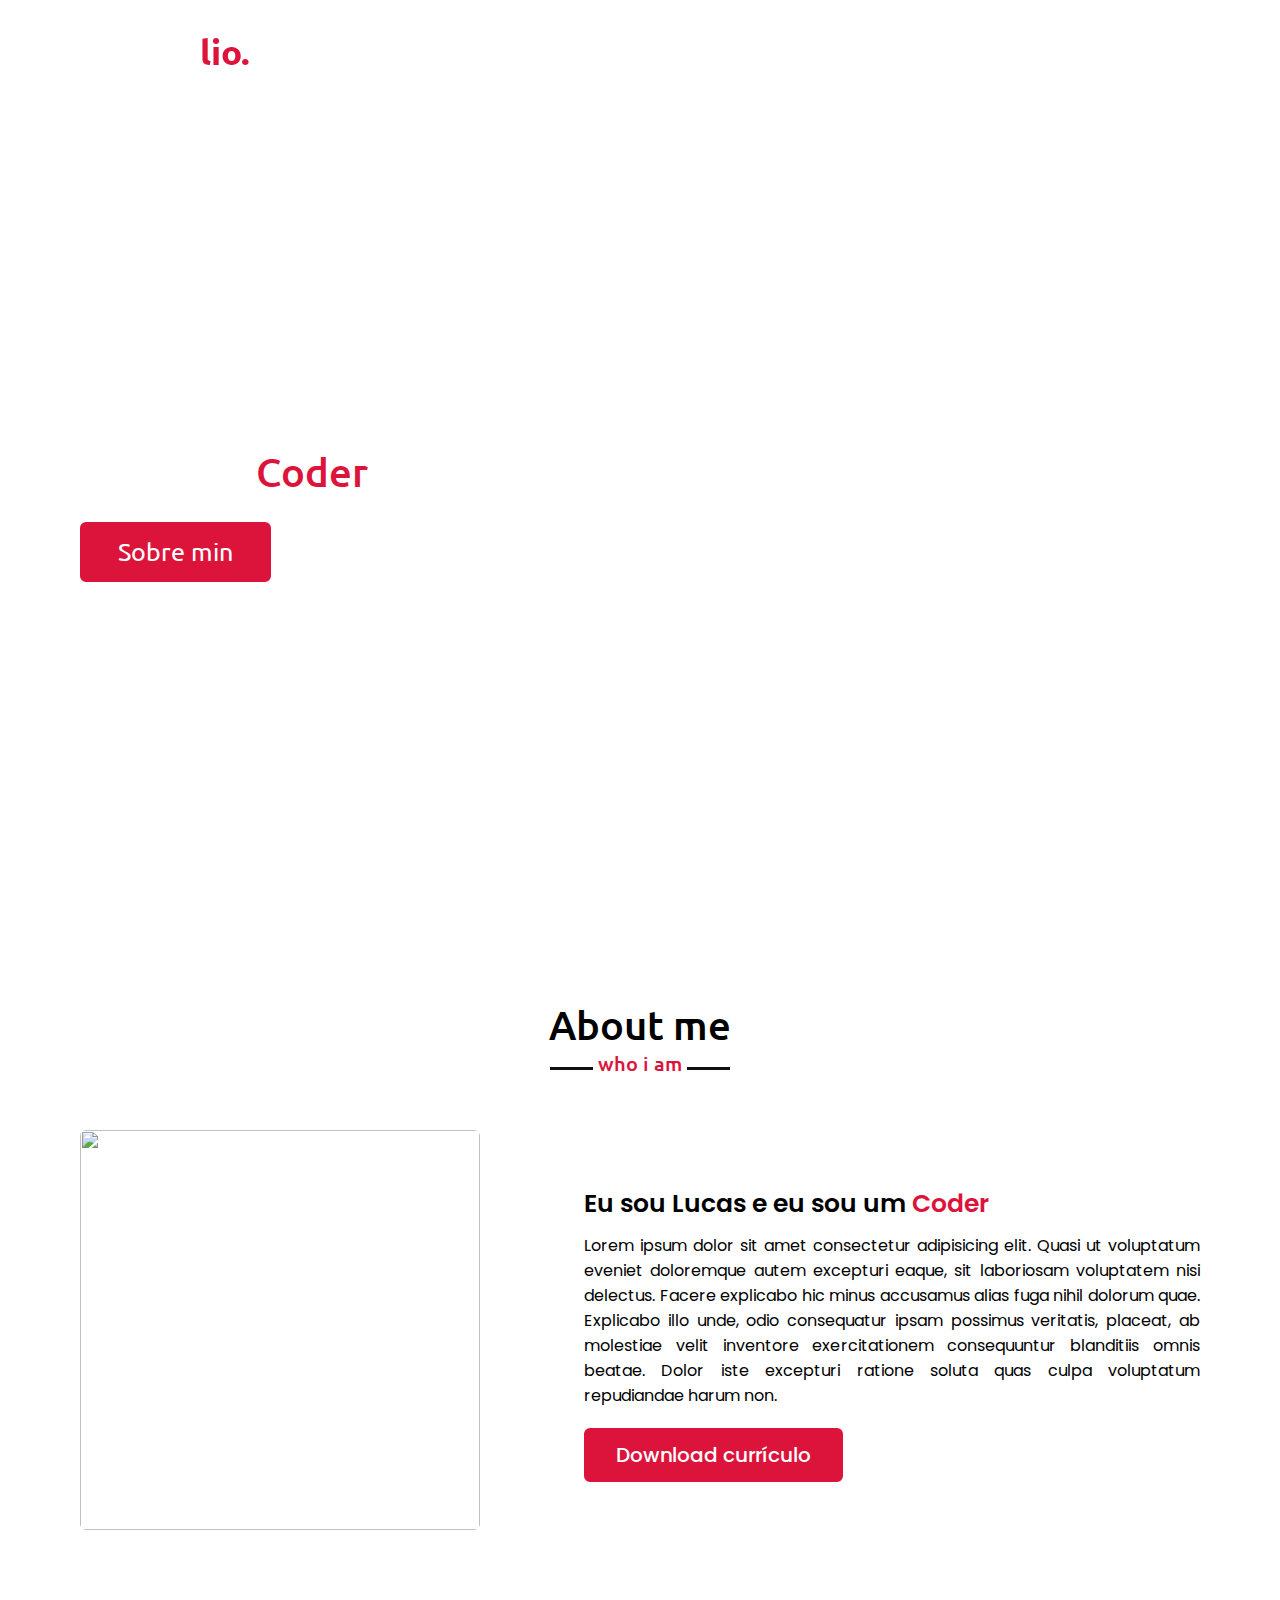
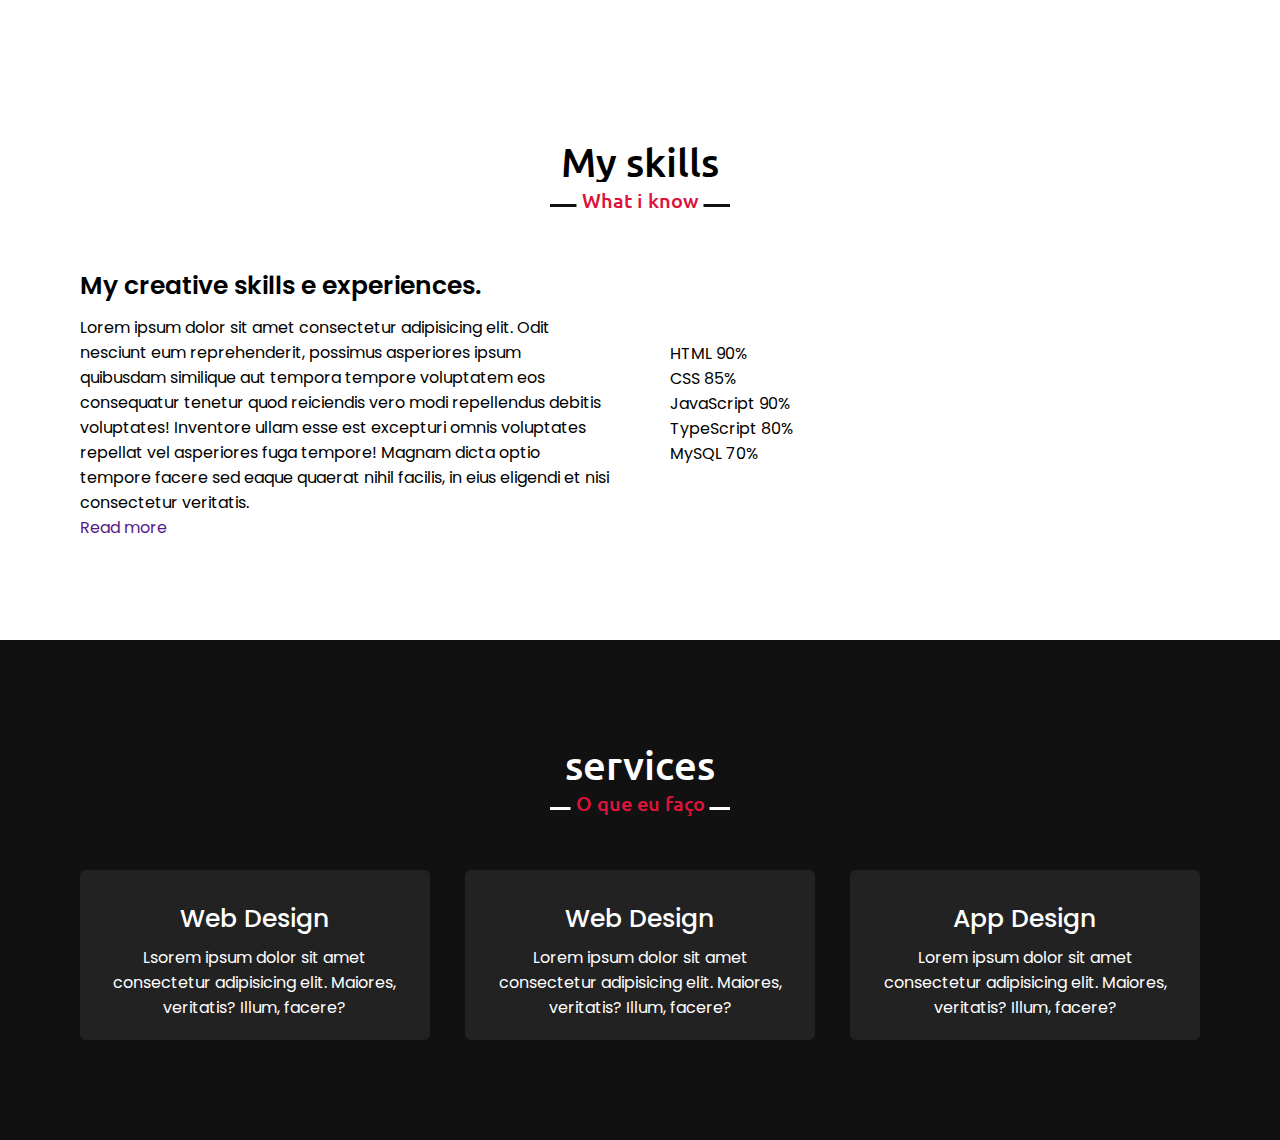
==== index.html @ 2c08d06c "services concluído e inicio de skills section" ====
<!DOCTYPE html>
<html lang="en">
<head>
  <meta charset="UTF-8">
  <meta http-equiv="X-UA-Compatible" content="IE=edge">
  <meta name="viewport" content="width=device-width, initial-scale=1.0">

  <link rel="stylesheet" href="css/style.css">

  <script src="https://kit.fontawesome.com/a076d05399.js"></script>
  <script src="https://ajax.googleapis.com/ajax/libs/jquery/3.6.0/jquery.min.js"></script>
  <title>Document</title>
</head>
<body>
  
  <nav class="navbar">
    <div class="max-width">
      <div class="logo"><a href="#"> Portifo<span>lio.</span></a></div>
      <ul class="menu">
        <li><a href="#">Home</a></li>
        <li><a href="#">Sobre</a></li>
        <li><a href="#">Formações</a></li>
        <li><a href="#">Skills</a></li>
        <li><a href="#">Projetos</a></li>
        <li><a href="#">Contatos</a></li>    
      </ul>
      <div class="menu-btn">
      <i class="fas fa-bars"></i>
      </div>
    </div>
  </nav>
  <!-- home section -->
  <section class="home" id="home">
    <div class="max-width">
      <div class="home-content">
        <div class="text-1">Hello, my name is</div>
        <div class="text-2">Lucas Gomes</div>
        <div class="text-3">And i'm a <span>Coder</span></div>
        <a href="#">Sobre min</a>
      </div>
    </div>
  </section>

  <!-- sobre section -->
  <section class="about" id="about">
    <div class="max-width">
      <h2 class="title">About me</h2>
      <div class="about-content">
        <div class="column left">
          <img src="images/profile.jpg" alt="">
        </div>
        <div class="column right">
          <div class="text">Eu sou Lucas e eu sou um <span>Coder</span></div>
          <p>Lorem ipsum dolor sit amet consectetur adipisicing elit. Quasi ut voluptatum eveniet doloremque autem excepturi eaque, sit laboriosam voluptatem nisi delectus. Facere explicabo hic minus accusamus alias fuga nihil dolorum quae. Explicabo illo unde, odio consequatur ipsam possimus veritatis, placeat, ab molestiae velit inventore exercitationem consequuntur blanditiis omnis beatae. Dolor iste excepturi ratione soluta quas culpa voluptatum repudiandae harum non.</p>
          <a href="#">Download currículo</a>
        </div>
      </div>
    </div>
  </section>
  <!-- skills section -->
  <section class="skills" id="skills">
    <div class="max-width">
      <h2 class="title">My skills</h2>
      <div class="skills-content">
        <div class="column left">
          <div class="text">My creative skills e experiences.</div>
          <p>Lorem ipsum dolor sit amet consectetur adipisicing elit. Odit nesciunt eum reprehenderit, possimus asperiores ipsum quibusdam similique aut tempora tempore voluptatem eos consequatur tenetur quod reiciendis vero modi repellendus debitis voluptates! Inventore ullam esse est excepturi omnis voluptates repellat vel asperiores fuga tempore! Magnam dicta optio tempore facere sed eaque quaerat nihil facilis, in eius eligendi et nisi consectetur veritatis.</p>
          <a href="">Read more</a>
        </div>
        <div class="column rigth">
          <div class="bars">
            <div class="info">
              <span>HTML</span>
              <span>90%</span>
            </div>
          </div>
          <div class="bars">
            <div class="info">
              <span>CSS</span>
              <span>85%</span>
            </div>
          </div>
          <div class="bars">
            <div class="info">
              <span>JavaScript</span>
              <span>90%</span>
            </div>
          </div>
          <div class="bars">
            <div class="info">
              <span>TypeScript</span>
              <span>80%</span>
            </div>
          </div>
          <div class="bars">
            <div class="info">
              <span>MySQL</span>
              <span>70%</span>
            </div>
          </div>
        </div>
      </div>
    </div>
  </section>
  
  <!-- services section -->
  <section class="services" id="services">
    <div class="max-width">
      <h2 class="title">services</h2>
      <div class="serv-content">
        <div class="card">
          <div class="box">
            <i class="fas fa-paint-brush"></i>
            <div class="text">Web Design</div>
            <p>Lsorem ipsum dolor sit amet consectetur adipisicing elit. Maiores, veritatis? Illum, facere?</p>
          </div>
        </div>
        <div class="card">
          <div class="box">
            <i class="fas fa-chart-line"></i>
            <div class="text">Web Design</div>
            <p>Lorem ipsum dolor sit amet consectetur adipisicing elit. Maiores, veritatis? Illum, facere?</p>
          </div>
        </div>
        <div class="card">
          <div class="box">
            <i class="fas fa-code"></i>
            <div class="text">App Design</div>
            <p>Lorem ipsum dolor sit amet consectetur adipisicing elit. Maiores, veritatis? Illum, facere?</p>
          </div>
      </div>
      </div>
  </section>

  <script src="script.js"></script>
</body>
</html>
---- css/style.css ----
@charset "UTF-8";
@import url("https://fonts.googleapis.com/css2?family=Poppins:wght@400;500;600;700&family=Ubuntu:wght@400;500;700&display=swap");
* {
  padding: 0;
  margin: 0;
  -webkit-box-sizing: border-box;
          box-sizing: border-box;
  text-decoration: none;
}

.max-width {
  max-width: 1300px;
  padding: 0 80px;
  margin: auto;
}

.navbar {
  position: fixed;
  width: 100%;
  padding: 30px 0;
  z-index: 999;
  font-family: 'Ubuntu', sans-serif;
  -webkit-transition: all 0.3 ease;
  transition: all 0.3 ease;
}

.navbar .max-width {
  display: -webkit-box;
  display: -ms-flexbox;
  display: flex;
  -webkit-box-align: center;
      -ms-flex-align: center;
          align-items: center;
  -webkit-box-pack: justify;
      -ms-flex-pack: justify;
          justify-content: space-between;
}

.navbar .logo a {
  color: #fff;
  font-size: 35px;
  font-weight: 600;
}

.navbar .logo a span {
  color: crimson;
  -webkit-transition: color 0.3s ease;
  transition: color 0.3s ease;
}

.navbar .menu li {
  list-style: none;
  display: inline-block;
}

.navbar .menu li a {
  color: #fff;
  font-size: 18px;
  font-weight: 500;
  margin-left: 25px;
  -webkit-transition: color 0.3s ease;
  transition: color 0.3s ease;
}

.navbar .menu li a:hover {
  color: crimson;
}

.sticky {
  padding: 15px 0;
  background: crimson;
}

.sticky .logo a span {
  color: #fff;
}

.sticky .menu li a:hover {
  color: #fff;
}

.menu-btn {
  color: #fff;
  font-size: 23px;
  cursor: pointer;
  display: none;
}

.home {
  display: -webkit-box;
  display: -ms-flexbox;
  display: flex;
  background: url("../images/banner.jpg") no-repeat center;
  height: 100vh;
  color: #fff;
  min-height: 500px;
  font-family: 'Ubuntu', sans-serif;
}

.home .max-width {
  margin: auto 0 auto 40px;
}

.home .home-content .text-1 {
  font-size: 27px;
}

.home .home-content .text-2 {
  font-size: 75px;
  font-weight: 600px;
  margin-left: 5px 0;
}

.home .home-content .text-3 {
  font-size: 40px;
  margin: 5px 0;
}

.home .home-content .text-3 span {
  color: crimson;
  font-weight: 500;
}

.home .home-content a {
  display: inline-block;
  color: #fff;
  background: crimson;
  font-size: 25px;
  padding: 12px 36px;
  margin-top: 20px;
  border-radius: 6px;
  border: 2px solid crimson;
  -webkit-transition: all 0.3 ease;
  transition: all 0.3 ease;
}

.home .home-content a:hover {
  color: crimson;
  background: none;
}

section {
  padding: 100px 0;
}

.about, .services, .skills {
  font-family: 'Poppins', sans-serif;
}

.about .about-content,
.services .serv-content,
.skills .skills-content {
  display: -webkit-box;
  display: -ms-flexbox;
  display: flex;
  -ms-flex-wrap: wrap;
      flex-wrap: wrap;
  -webkit-box-align: center;
      -ms-flex-align: center;
          align-items: center;
  -webkit-box-pack: justify;
      -ms-flex-pack: justify;
          justify-content: space-between;
}

section .title {
  position: relative;
  text-align: center;
  font-size: 40px;
  font-weight: 500;
  margin-bottom: 60px;
  padding-bottom: 20px;
  font-family: 'Ubuntu', sans-serif;
}

section .title::before {
  content: "";
  position: absolute;
  bottom: 0px;
  left: 50%;
  width: 180px;
  height: 3px;
  background: #111;
  -webkit-transform: translateX(-50%);
          transform: translateX(-50%);
}

section .title::after {
  position: absolute;
  bottom: -12px;
  left: 50%;
  font-size: 20px;
  color: crimson;
  padding: 5px;
  background: #fff;
  -webkit-transform: translateX(-50%);
          transform: translateX(-50%);
}

.about .about-content .left {
  width: 45%;
}

.about .about-content .left img {
  height: 400px;
  width: 400px;
  -o-object-fit: cover;
     object-fit: cover;
  border-radius: 6px;
}

.about .about-content .right {
  width: 55%;
}

.about .about-content .right .text {
  font-size: 25px;
  font-weight: 600;
  margin-bottom: 10px;
}

.about .about-content .right .text span {
  color: crimson;
}

.about .about-content .right p {
  text-align: justify;
}

.about .about-content .right a {
  display: inline-block;
  color: #fff;
  background: crimson;
  font-size: 20px;
  font-weight: 500;
  padding: 10px 30px;
  margin-top: 20px;
  border-radius: 6px;
  border: 2px solid crimson;
  -webkit-transition: all 0.3 ease;
  transition: all 0.3 ease;
}

.about .about-content .right a:hover {
  color: crimson;
  background: none;
}

.about .title::after {
  content: "who i am";
}

.skills .title::after {
  content: "What i know";
}

.skills .skills-content .column {
  width: calc(50% - 30px);
}

.skills .skills-content .left .text {
  font-size: 25px;
  font-weight: 600;
  margin-bottom: 10px;
}

.services {
  color: #fff;
  background: #111;
}

.services .serv-content .card {
  width: calc(33% - 20px);
  background: #222;
  text-align: center;
  border-radius: 6px;
  padding: 20px 25px;
  cursor: pointer;
  -webkit-transition: all 0.3s ease;
  transition: all 0.3s ease;
}

.services .serv-content .card .box {
  -webkit-transition: all 0.3s ease;
  transition: all 0.3s ease;
}

.services .serv-content .card i {
  font-size: 50px;
  color: crimson;
}

.services .serv-content .card .text {
  font-size: 25px;
  font-weight: 500;
  margin: 10px 0 7px 0;
}

.services .title::before {
  background: #fff;
}

.services .title::after {
  background: #111;
  content: "O que eu faço";
}

.services .serv-content .card:hover {
  background: #333;
}

.services .serv-content .card:hover .box {
  -webkit-transform: scale(1.05);
          transform: scale(1.05);
}

@media (max-width: 1300px) {
  .home .max-width {
    margin-left: 0px;
  }
}

@media (max-width: 1104px) {
  .about .about-content .left img {
    height: 350px;
    width: 350px;
  }
}

@media (max-width: 991px) {
  .max-width {
    padding: 0 50px;
  }
}

@media (max-width: 947px) {
  .menu-btn {
    display: block;
    z-index: 999;
  }
  .menu-btn i.active:before {
    content: "\f00d";
  }
  .navbar .menu {
    position: fixed;
    height: 100vh;
    width: 100%;
    left: -100%;
    top: 0;
    background: #111;
    text-align: center;
    padding-top: 80px;
    -webkit-transition: all 0.3s ease;
    transition: all 0.3s ease;
  }
  .navbar .menu li {
    display: block;
  }
  .navbar .menu li a {
    display: inline-block;
    margin: 20px 0;
    font-size: 25px;
  }
  .navbar .menu.active {
    left: 0;
  }
  .home .home-content .text-2 {
    font-size: 70px;
  }
  .home .home-content .text-3 {
    font-size: 35px;
  }
  .home .home-content a {
    font-size: 23px;
    padding: 10px 30px;
  }
  .max-width {
    max-width: 800px;
  }
  .about .about-content .column {
    width: 100%;
  }
  .about .about-content .left {
    display: -webkit-box;
    display: -ms-flexbox;
    display: flex;
    -webkit-box-pack: center;
        -ms-flex-pack: center;
            justify-content: center;
    margin-top: 0 auto 60px;
  }
  .about .about-content .right {
    -webkit-box-flex: 100%;
        -ms-flex: 100%;
            flex: 100%;
  }
  .services .serv-content .card {
    width: calc(50% - 10px);
    margin-bottom: 20px;
  }
}

@media (max-width: 690px) {
  .max-width {
    padding: 0 23px;
  }
  .home .home-content .text-2 {
    font-size: 60px;
  }
  .home .home-content .text-3 {
    font-size: 32px;
  }
  .home .home-content a {
    font-size: 20px;
    padding: 9px 25px;
  }
  .services .serv-content .card {
    width: 100%;
  }
}

@media (max-width: 500px) {
  .max-width {
    padding: 0 23px;
  }
  .home .home-content .text-2 {
    font-size: 50px;
  }
  .home .home-content .text-3 {
    font-size: 27px;
  }
}
/*# sourceMappingURL=style.css.map */
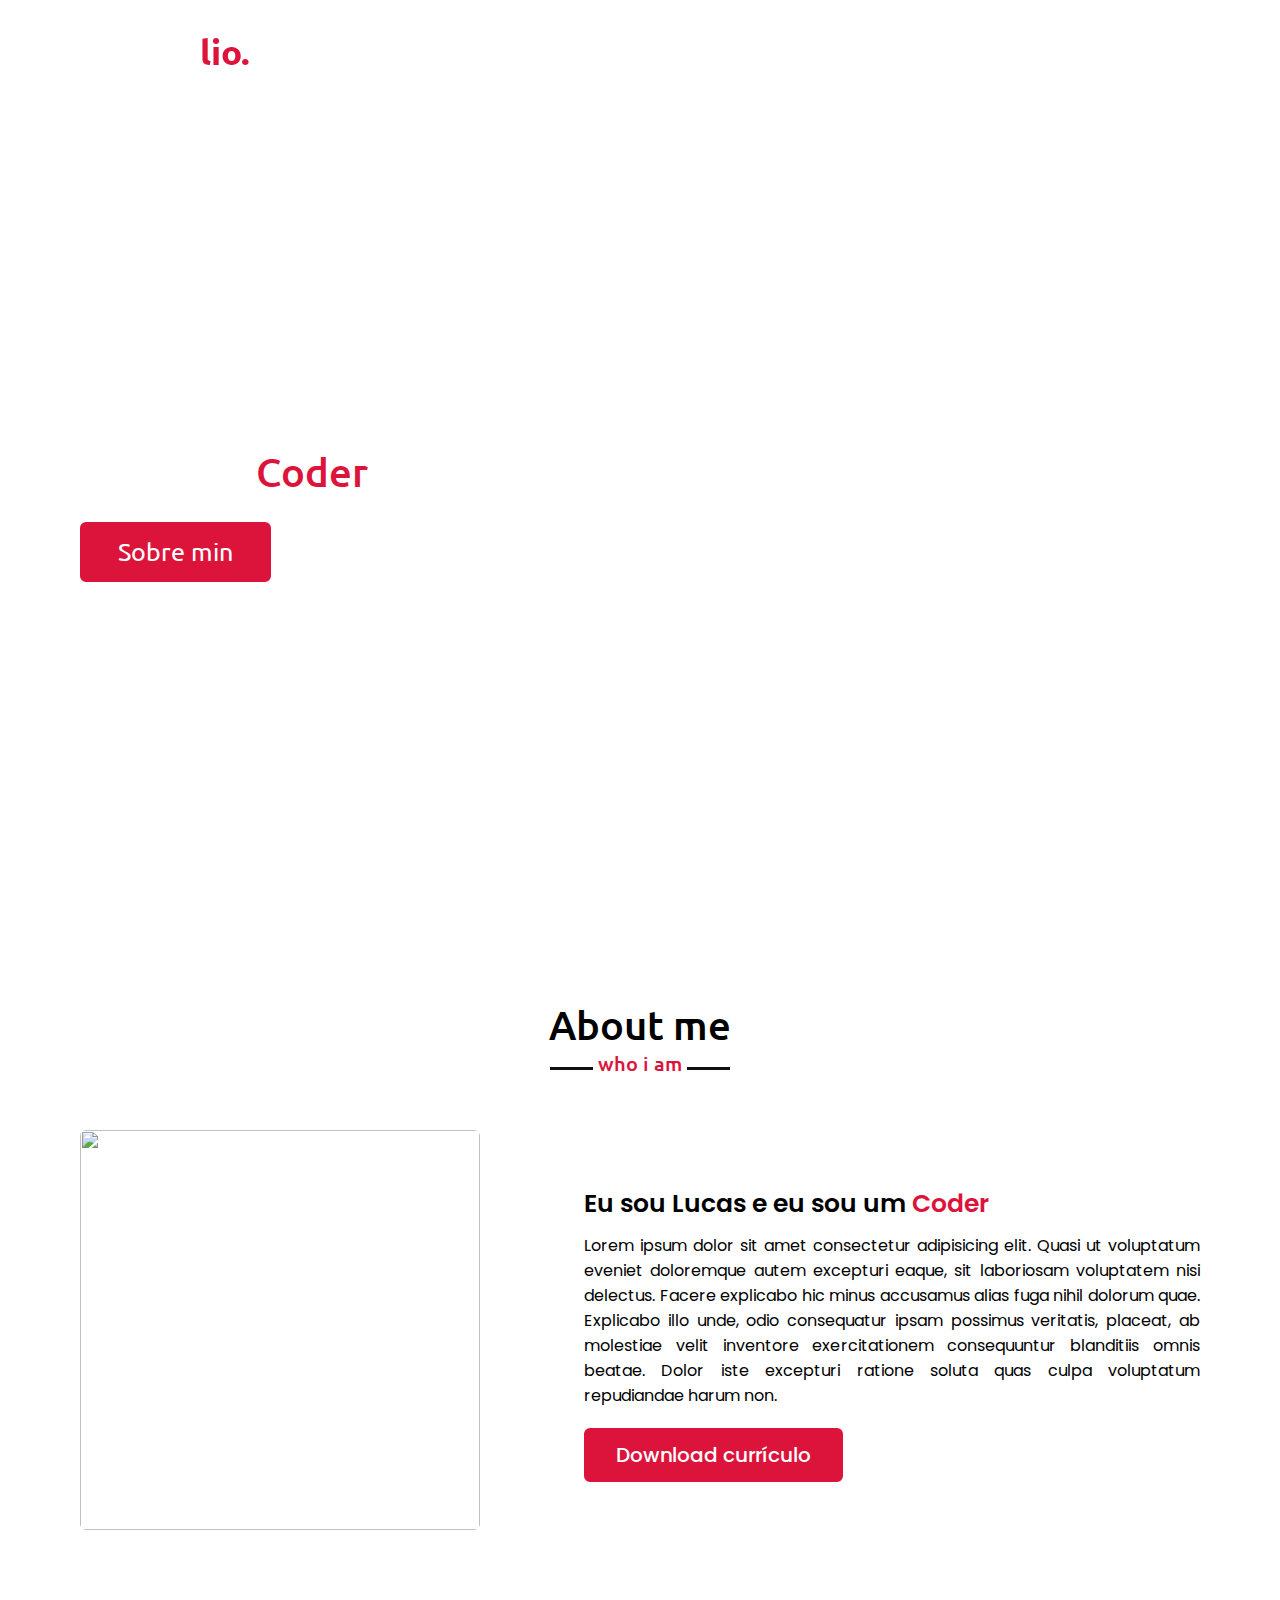
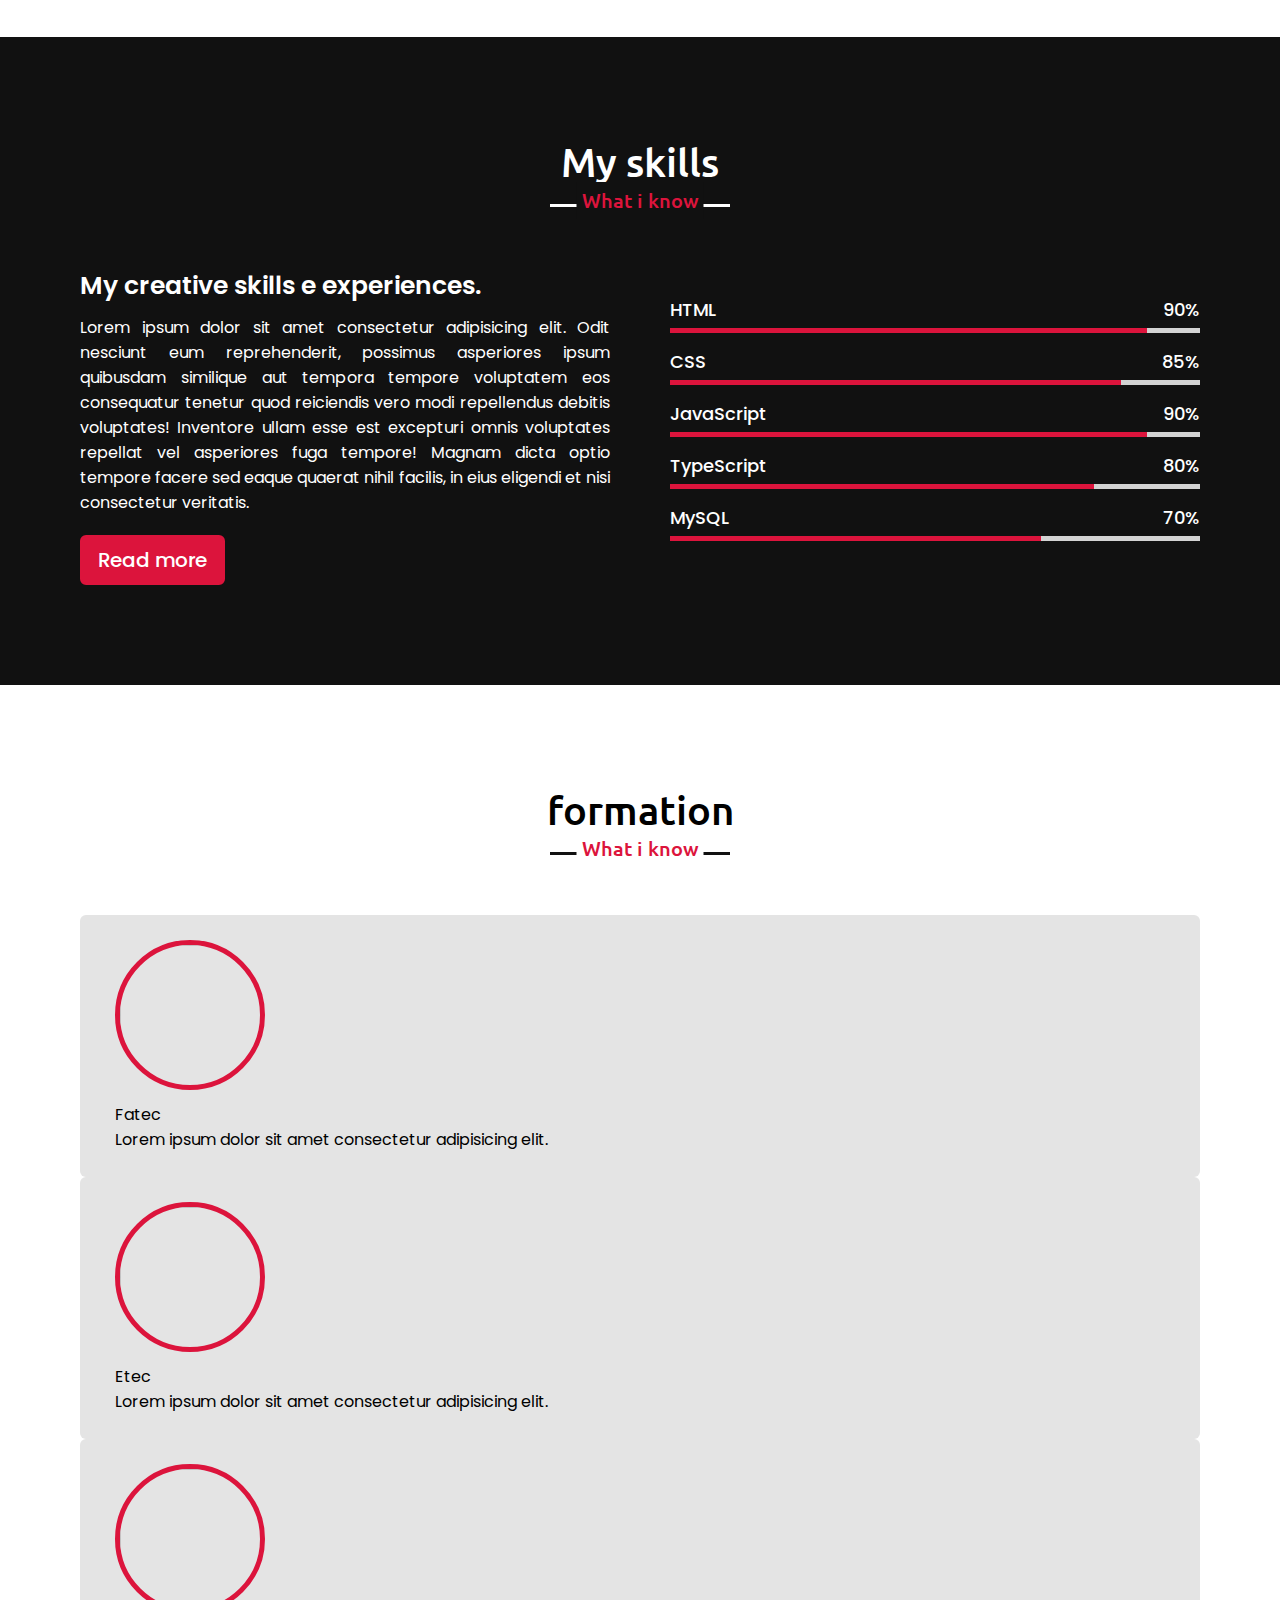
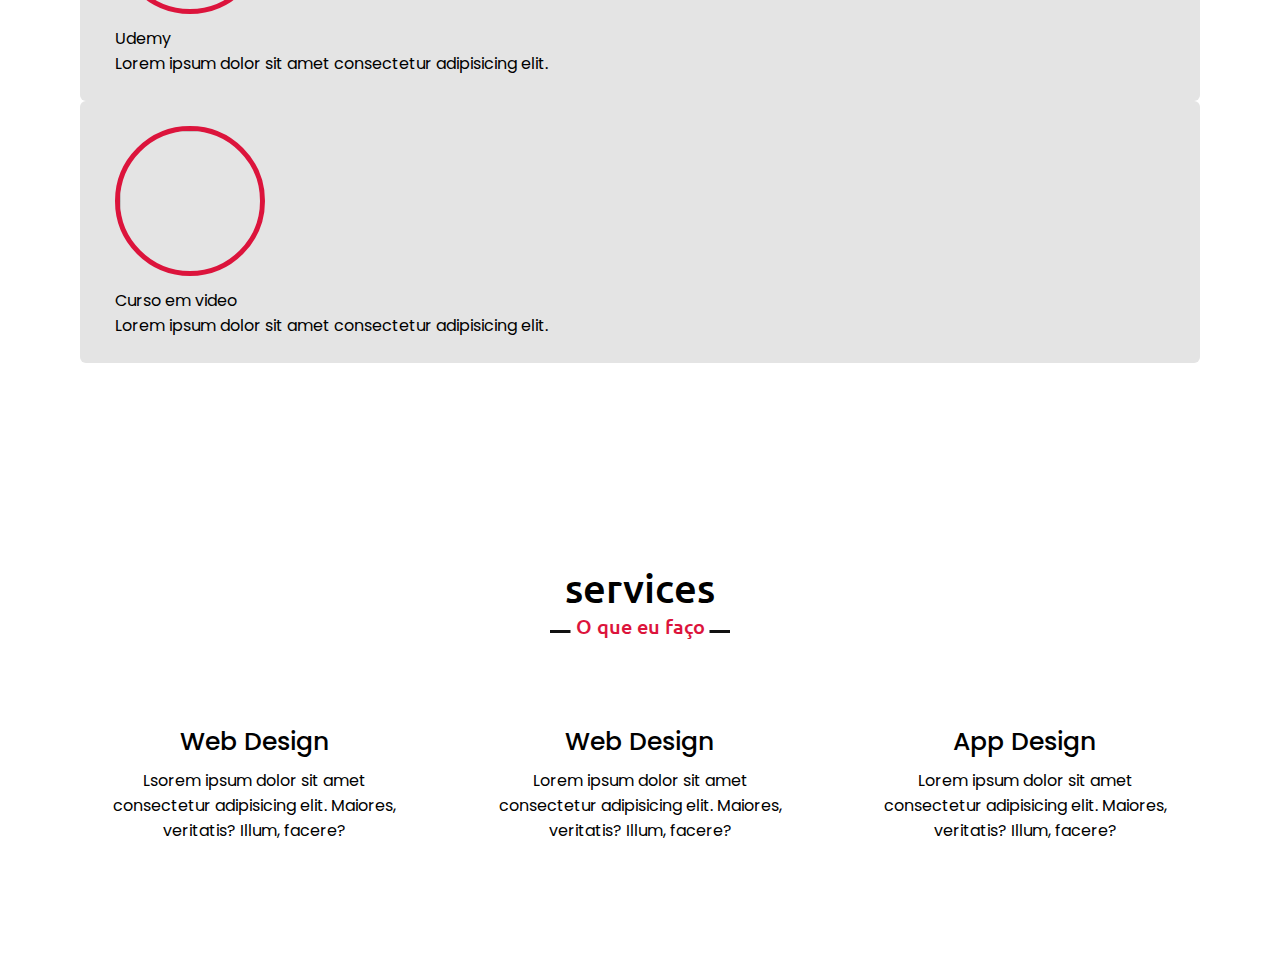
==== commit 757c5027: "inicio formation" ====
--- a/index.html
+++ b/index.html
@@ -67,42 +67,82 @@
           <p>Lorem ipsum dolor sit amet consectetur adipisicing elit. Odit nesciunt eum reprehenderit, possimus asperiores ipsum quibusdam similique aut tempora tempore voluptatem eos consequatur tenetur quod reiciendis vero modi repellendus debitis voluptates! Inventore ullam esse est excepturi omnis voluptates repellat vel asperiores fuga tempore! Magnam dicta optio tempore facere sed eaque quaerat nihil facilis, in eius eligendi et nisi consectetur veritatis.</p>
           <a href="">Read more</a>
         </div>
-        <div class="column rigth">
+        <div class="column right">  
           <div class="bars">
             <div class="info">
               <span>HTML</span>
               <span>90%</span>
             </div>
+            <div class="line html"></div>
           </div>
           <div class="bars">
             <div class="info">
               <span>CSS</span>
               <span>85%</span>
             </div>
+            <div class="line css"></div>
           </div>
           <div class="bars">
             <div class="info">
               <span>JavaScript</span>
               <span>90%</span>
             </div>
+            <div class="line javaScript"></div>
           </div>
           <div class="bars">
             <div class="info">
               <span>TypeScript</span>
               <span>80%</span>
             </div>
+            <div class="line typeScript"></div>
           </div>
           <div class="bars">
             <div class="info">
               <span>MySQL</span>
               <span>70%</span>
             </div>
+            <div class="line mysql"></div>
           </div>
         </div>
       </div>
     </div>
   </section>
-  
+  <!-- formation section -->
+  <section class="formation" id="formation">
+    <div class="max-width">
+      <h2 class="title">formation</h2>
+      <div class="carousel">
+        <div class="card">
+          <div class="box">
+            <img src="\images\final.png" alt="">
+            <div class="text">Fatec</div>
+            <p>Lorem ipsum dolor sit amet consectetur adipisicing elit.</p>
+          </div>          
+        </div>
+        <div class="card">
+          <div class="box">
+            <img src="#" alt="">
+            <div class="text">Etec</div>
+            <p>Lorem ipsum dolor sit amet consectetur adipisicing elit.</p>
+          </div>          
+        </div>
+        <div class="card">
+          <div class="box">
+            <img src="#" alt="">
+            <div class="text">Udemy</div>
+            <p>Lorem ipsum dolor sit amet consectetur adipisicing elit.</p>
+          </div>          
+        </div>
+        <div class="card">
+          <div class="box">
+            <img src="#" alt="">
+            <div class="text">Curso em video</div>
+            <p>Lorem ipsum dolor sit amet consectetur adipisicing elit.</p>
+          </div>          
+        </div>
+      </div>
+    </div>
+  </section>
   <!-- services section -->
   <section class="services" id="services">
     <div class="max-width">
--- a/css/style.css
+++ b/css/style.css
@@ -143,7 +143,7 @@
   padding: 100px 0;
 }
 
-.about, .services, .skills {
+.about, .services, .skills, .formation {
   font-family: 'Poppins', sans-serif;
 }
 
@@ -252,26 +252,139 @@
 
 .skills .title::after {
   content: "What i know";
+  color: crimson;
+  background: #111;
+}
+
+.skills {
+  background: #111;
+}
+
+.skills .title {
+  color: #fff;
 }
 
 .skills .skills-content .column {
   width: calc(50% - 30px);
 }
 
+.skills .skills-content .left p {
+  text-align: justify;
+  color: #fff;
+}
+
+.skills .skills-content .left a {
+  display: inline-block;
+  color: #fff;
+  background: crimson;
+  font-size: 20px;
+  font-weight: 500;
+  padding: 8px 16px;
+  margin-top: 20px;
+  border-radius: 6px;
+  border: 2px solid crimson;
+  -webkit-transition: all 0.3 ease;
+  transition: all 0.3 ease;
+}
+
 .skills .skills-content .left .text {
+  color: #fff;
   font-size: 25px;
   font-weight: 600;
   margin-bottom: 10px;
 }
 
-.services {
-  color: #fff;
-  background: #111;
+.skills .skills-content .right .bars {
+  margin-bottom: 15px;
+}
+
+.skills .skills-content .right .info {
+  color: #fff;
+  display: -webkit-box;
+  display: -ms-flexbox;
+  display: flex;
+  margin-bottom: 5px;
+  -webkit-box-align: center;
+      -ms-flex-align: center;
+          align-items: center;
+  -webkit-box-pack: justify;
+      -ms-flex-pack: justify;
+          justify-content: space-between;
+}
+
+.skills .skills-content .right span {
+  font-weight: 500;
+  font-size: 18px;
+}
+
+.skills .skills-content .right .line {
+  height: 5px;
+  width: 100%;
+  background: lightgrey;
+  position: relative;
+}
+
+.skills .skills-content .left a:hover {
+  color: crimson;
+  background: none;
+}
+
+.skills .skills-content .right .line::before {
+  content: "";
+  position: absolute;
+  height: 100%;
+  width: 80%;
+  left: 0;
+  top: 0;
+  background: crimson;
+}
+
+.skills .title::before {
+  background: #fff;
+}
+
+.skills .skills-content .right .html::before {
+  width: 90%;
+}
+
+.skills .skills-content .right .css::before {
+  width: 85%;
+}
+
+.skills .skills-content .right .javaScript::before {
+  width: 90%;
+}
+
+.skills .skills-content .right .typeScript::before {
+  width: 80%;
+}
+
+.skills .skills-content .right .mysql::before {
+  width: 70%;
+}
+
+.formation .title::after {
+  content: "What i know";
+  color: crimson;
+}
+
+.formation .carousel .card {
+  background: #e4e4e4;
+  border-radius: 6px;
+  padding: 25px 35px;
+}
+
+.formation .carousel .card img {
+  height: 150px;
+  width: 150px;
+  -o-object-fit: cover;
+     object-fit: cover;
+  border-radius: 50%;
+  border: 5px solid crimson;
 }
 
 .services .serv-content .card {
   width: calc(33% - 20px);
-  background: #222;
   text-align: center;
   border-radius: 6px;
   padding: 20px 25px;
@@ -296,17 +409,12 @@
   margin: 10px 0 7px 0;
 }
 
-.services .title::before {
-  background: #fff;
-}
-
 .services .title::after {
-  background: #111;
   content: "O que eu faço";
 }
 
 .services .serv-content .card:hover {
-  background: #333;
+  background: #d62121;
 }
 
 .services .serv-content .card:hover .box {
@@ -398,6 +506,10 @@
     width: calc(50% - 10px);
     margin-bottom: 20px;
   }
+  .skills .skills-content .column {
+    width: 100%;
+    margin-bottom: 35px;
+  }
 }
 
 @media (max-width: 690px) {
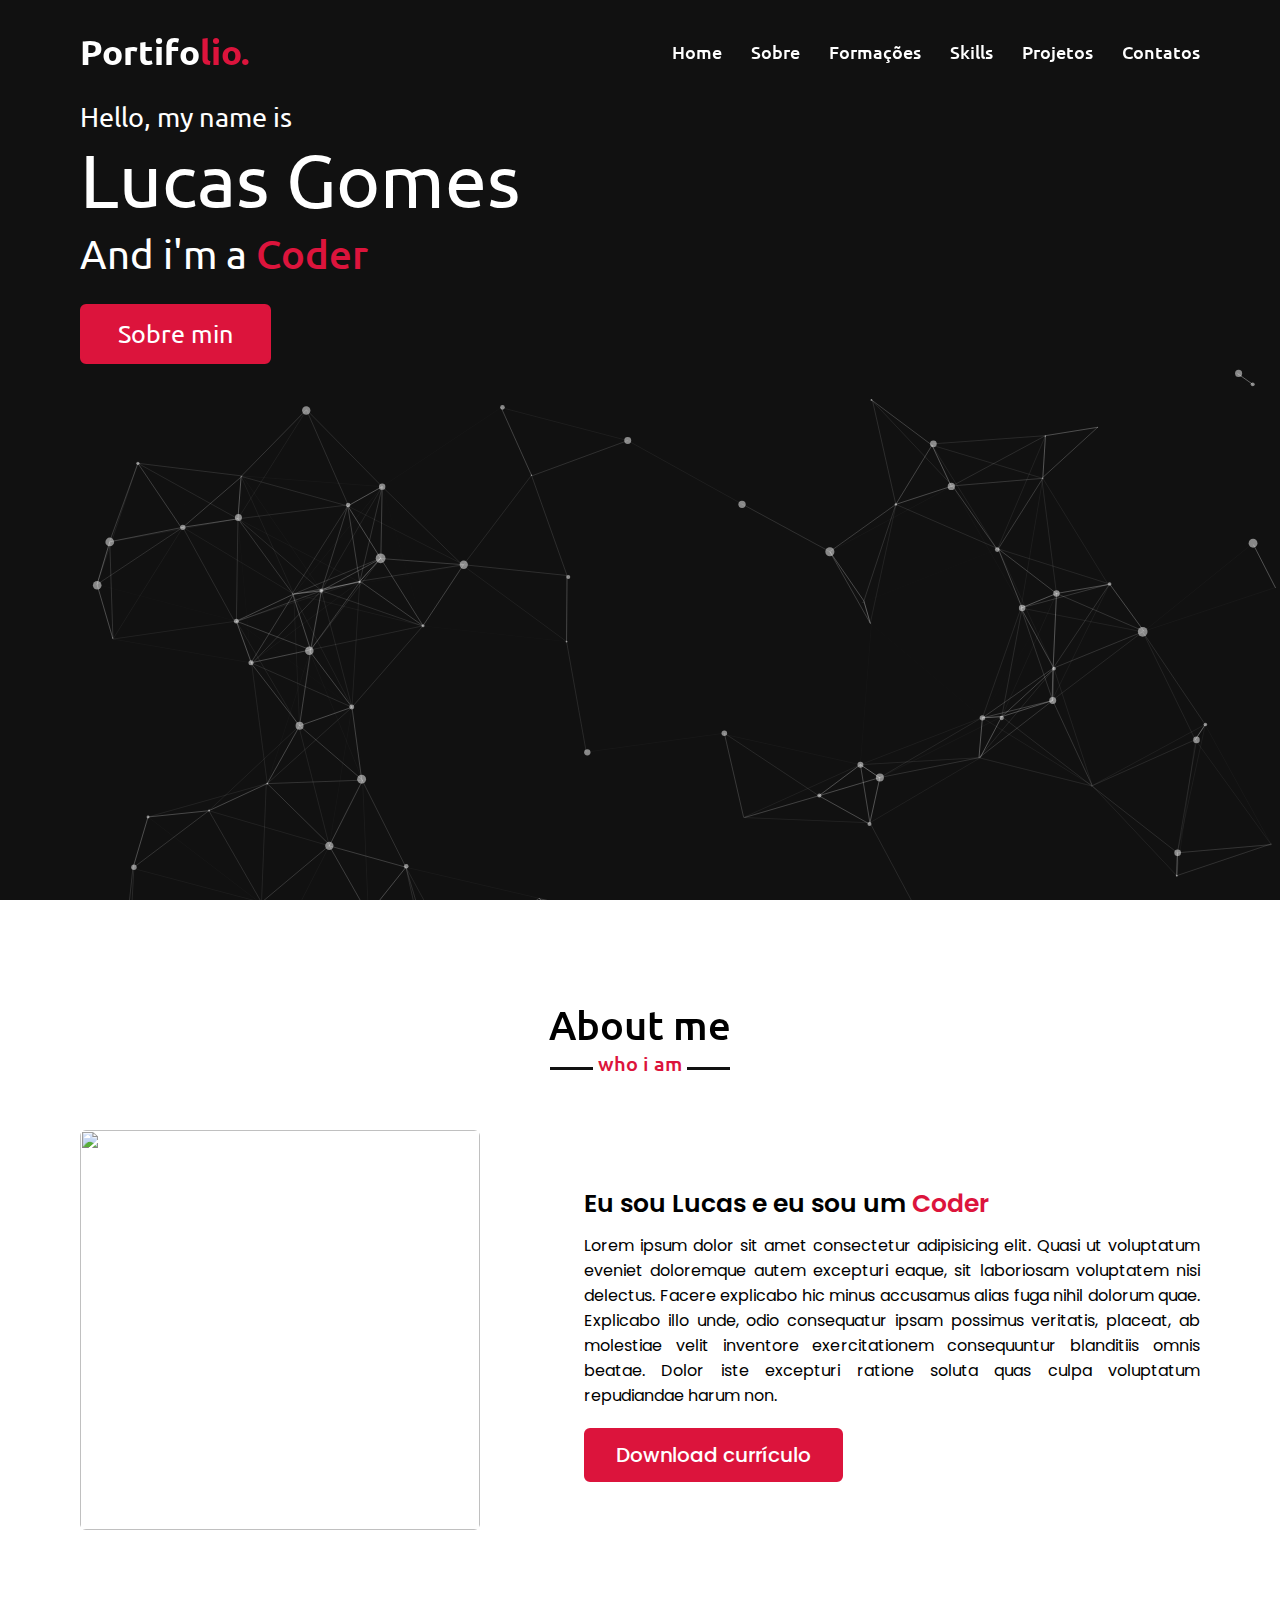
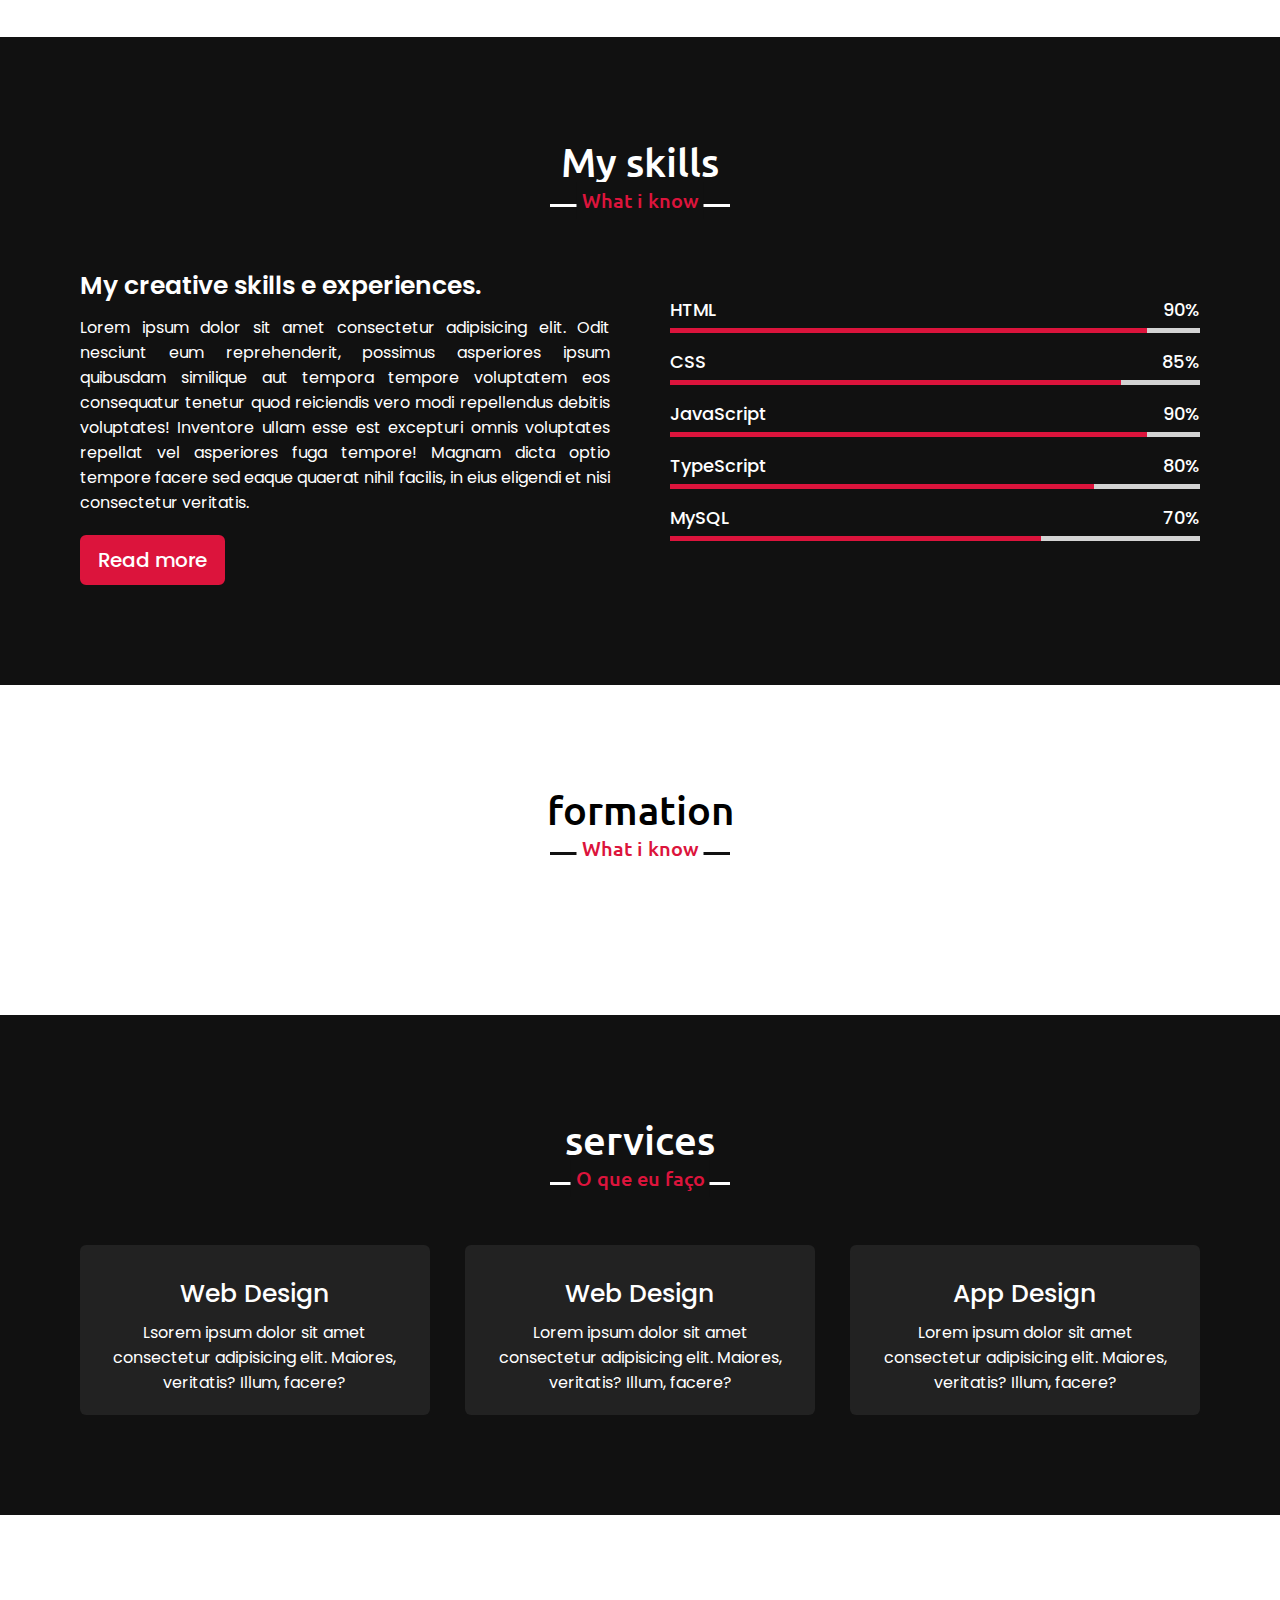
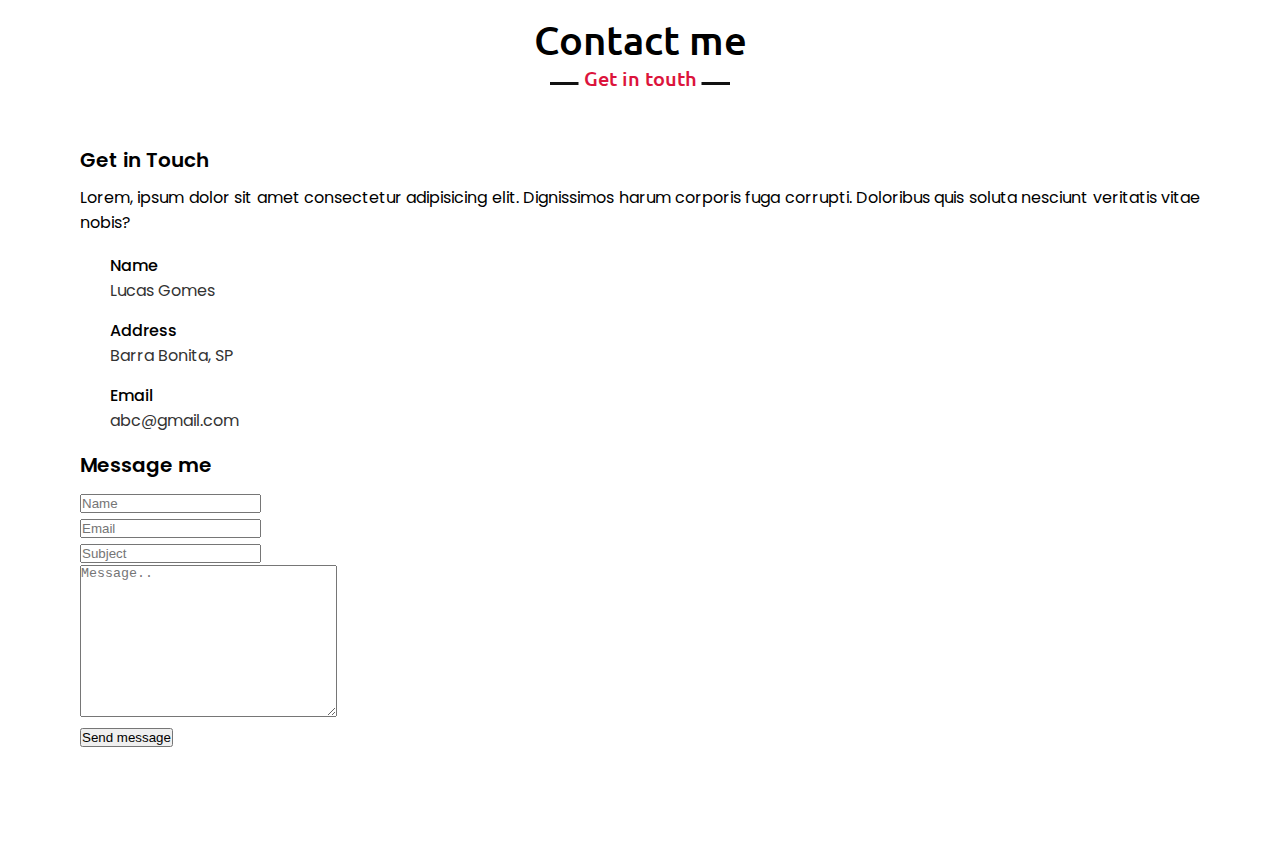
==== commit 8d0db87e: "animation home" ====
--- a/index.html
+++ b/index.html
@@ -9,10 +9,14 @@
 
   <script src="https://kit.fontawesome.com/a076d05399.js"></script>
   <script src="https://ajax.googleapis.com/ajax/libs/jquery/3.6.0/jquery.min.js"></script>
+
+  <script src="https://cdnjs.cloudflare.com/ajax/libs/waypoints/4.0.1/jquery.waypoints.min.js"></script>
+  <script src="https://cdnjs.cloudflare.com/ajax/libs/OwlCarousel2/2.3.4/owl.carousel.min.js"></script>
+  <link rel="stylesheet" href="https://cdnjs.cloudflare.com/ajax/libs/OwlCarousel2/2.3.4/assets/owl.carousel.min.css"/>
   <title>Document</title>
 </head>
 <body>
-  
+
   <nav class="navbar">
     <div class="max-width">
       <div class="logo"><a href="#"> Portifo<span>lio.</span></a></div>
@@ -30,13 +34,16 @@
     </div>
   </nav>
   <!-- home section -->
-  <section class="home" id="home">
-    <div class="max-width">
-      <div class="home-content">
-        <div class="text-1">Hello, my name is</div>
-        <div class="text-2">Lucas Gomes</div>
-        <div class="text-3">And i'm a <span>Coder</span></div>
-        <a href="#">Sobre min</a>
+  <!-- <div id="particles-js"></div> -->
+  <section class="home" id="home " >
+    <div id="particles-js">
+      <div class="max-width" >
+        <div class="home-content">
+          <div class="text-1">Hello, my name is</div>
+          <div class="text-2">Lucas Gomes</div>
+          <div class="text-3">And i'm a <span>Coder</span></div>
+          <a href="#">Sobre min</a>
+        </div>
       </div>
     </div>
   </section>
@@ -111,7 +118,7 @@
   <section class="formation" id="formation">
     <div class="max-width">
       <h2 class="title">formation</h2>
-      <div class="carousel">
+      <div class="carousel owl-carousel">
         <div class="card">
           <div class="box">
             <img src="\images\final.png" alt="">
@@ -130,6 +137,13 @@
           <div class="box">
             <img src="#" alt="">
             <div class="text">Udemy</div>
+            <p>Lorem ipsum dolor sit amet consectetur adipisicing elit.</p>
+          </div>          
+        </div>
+        <div class="card">
+          <div class="box">
+            <img src="#" alt="">
+            <div class="text">Curso em video</div>
             <p>Lorem ipsum dolor sit amet consectetur adipisicing elit.</p>
           </div>          
         </div>
@@ -171,7 +185,99 @@
       </div>
       </div>
   </section>
-
+  <!-- contact section -->
+  <!-- <section class="contact" id="contact">
+    <div class="max-width">
+      <h2 class="title">services</h2>
+      <div class="contact-content">
+        <div class="column left">
+          <div class="text">Get in touth</div>
+          <p>Lorem ipsum dolor sit amet consectetur, adipisicing elit. Voluptatibus voluptate ipsa numquam, illo enim eveniet facilis inventore rerum impedit dolorem.</p>
+          <div class="icons">
+            <div class="row">
+              <i class="fas fa-user"></i>
+              <div class="info">
+                <div class="head">Name</div>
+                <div class="sub-title">Lucas Gomes</div>
+              </div>
+            </div>
+            <div class="row">
+              <i class="fas fa-map-marker-alt"></i>
+              <div class="info">
+                <div class="head">Address</div>
+                <div class="sub-title">Barra Bonita, SP</div>
+              </div>
+            </div>
+            <div class="row">
+              <i class="fas fa-envelope"></i>
+              <div class="info">
+                <div class="head">Email</div>
+                <div class="sub-title">Barra Bonita, SP</div>
+              </div>
+            </div>
+          </div>
+        </div>
+      </div>      
+    </div>
+  </section> -->
+  <section class="contact" id="contact">
+    <div class="max-width">
+        <h2 class="title">Contact me</h2>
+        <div class="contact-content">
+            <div class="column left">
+                <div class="text">Get in Touch</div>
+                <p>Lorem, ipsum dolor sit amet consectetur adipisicing elit. Dignissimos harum corporis fuga corrupti. Doloribus quis soluta nesciunt veritatis vitae nobis?</p>
+                <div class="icons">
+                    <div class="row">
+                        <i class="fas fa-user"></i>
+                        <div class="info">
+                            <div class="head">Name</div>
+                            <div class="sub-title">Lucas Gomes</div>
+                        </div>
+                    </div>
+                    <div class="row">
+                        <i class="fas fa-map-marker-alt"></i>
+                        <div class="info">
+                            <div class="head">Address</div>
+                            <div class="sub-title">Barra Bonita, SP</div>
+                        </div>
+                    </div>
+                    <div class="row">
+                        <i class="fas fa-envelope"></i>
+                        <div class="info">
+                            <div class="head">Email</div>
+                            <div class="sub-title">abc@gmail.com</div>
+                        </div>
+                    </div>
+                </div>
+            </div>
+            <div class="column right">
+                <div class="text">Message me</div>
+                <form action="#">
+                    <div class="fields">
+                        <div class="field name">
+                            <input type="text" placeholder="Name" required>
+                        </div>
+                        <div class="field email">
+                            <input type="email" placeholder="Email" required>
+                        </div>
+                    </div>
+                    <div class="field">
+                        <input type="text" placeholder="Subject" required>
+                    </div>
+                    <div class="field textarea">
+                        <textarea cols="30" rows="10" placeholder="Message.." required></textarea>
+                    </div>
+                    <div class="button-area">
+                        <button type="submit">Send message</button>
+                    </div>
+                </form>
+            </div>
+        </div>
+    </div>
+  </section>
   <script src="script.js"></script>
+  <script src="particles.js"></script>
+  <script src="app.js"></script>
 </body>
 </html>--- a/css/style.css
+++ b/css/style.css
@@ -86,13 +86,20 @@
   display: none;
 }
 
+#particles-js {
+  margin: 0;
+  padding: 0;
+  width: 100%;
+  height: 100%;
+}
+
 .home {
   display: -webkit-box;
   display: -ms-flexbox;
   display: flex;
-  background: url("../images/banner.jpg") no-repeat center;
+  background: #111;
   height: 100vh;
-  color: #fff;
+  color: white;
   min-height: 500px;
   font-family: 'Ubuntu', sans-serif;
 }
@@ -143,13 +150,14 @@
   padding: 100px 0;
 }
 
-.about, .services, .skills, .formation {
+.about, .services, .skills, .formation, .contact {
   font-family: 'Poppins', sans-serif;
 }
 
 .about .about-content,
 .services .serv-content,
-.skills .skills-content {
+.skills .skills-content,
+.contact .contact-content {
   display: -webkit-box;
   display: -ms-flexbox;
   display: flex;
@@ -372,6 +380,9 @@
   background: #e4e4e4;
   border-radius: 6px;
   padding: 25px 35px;
+  text-align: center;
+  -webkit-transition: all 0.3 ease;
+  transition: all 0.3 ease;
 }
 
 .formation .carousel .card img {
@@ -381,10 +392,81 @@
      object-fit: cover;
   border-radius: 50%;
   border: 5px solid crimson;
+  -webkit-transition: all 0.3 ease;
+  transition: all 0.3 ease;
+}
+
+.formation .carousel .card .box {
+  display: -webkit-box;
+  display: -ms-flexbox;
+  display: flex;
+  -webkit-box-orient: vertical;
+  -webkit-box-direction: normal;
+      -ms-flex-direction: column;
+          flex-direction: column;
+  -webkit-box-align: center;
+      -ms-flex-align: center;
+          align-items: center;
+  -webkit-box-pack: center;
+      -ms-flex-pack: center;
+          justify-content: center;
+  -webkit-transition: all 0.3 ease;
+  transition: all 0.3 ease;
+}
+
+.formation .carousel .card .text {
+  font-size: 25px;
+  font-weight: 500;
+  margin: 10px 0 7px 0;
+}
+
+.owl-dots {
+  text-align: center;
+  margin-top: 20px;
+}
+
+.owl-dot {
+  height: 13px;
+  width: 13px;
+  margin: 0 5px;
+  outline: none !important;
+  border-radius: 50%;
+  border: 2px solid crimson !important;
+  -webkit-transition: all 0.3 ease;
+  transition: all 0.3 ease;
+}
+
+.owl-dot.active {
+  width: 35px;
+  border-radius: 14px;
+}
+
+.owl-dot.active,
+.owl-dot:hover {
+  background: crimson !important;
+}
+
+.formation .carousel .card:hover {
+  background: crimson;
+}
+
+.formation .carousel .card:hover .box {
+  -webkit-transform: scale(1.05);
+          transform: scale(1.05);
+}
+
+.formation .carousel .card:hover img {
+  border-color: #fff;
+}
+
+.services {
+  color: #fff;
+  background: #111;
 }
 
 .services .serv-content .card {
   width: calc(33% - 20px);
+  background: #222;
   text-align: center;
   border-radius: 6px;
   padding: 20px 25px;
@@ -409,7 +491,12 @@
   margin: 10px 0 7px 0;
 }
 
+.services .title::before {
+  background: #fff;
+}
+
 .services .title::after {
+  background: #111;
   content: "O que eu faço";
 }
 
@@ -420,6 +507,52 @@
 .services .serv-content .card:hover .box {
   -webkit-transform: scale(1.05);
           transform: scale(1.05);
+}
+
+.contact .title::after {
+  content: "Get in touth";
+  color: crimson;
+}
+
+.contact .contact-content .text {
+  font-size: 20px;
+  font-weight: 600;
+  margin-bottom: 10px;
+}
+
+.contact .contact-content .left p {
+  text-align: justify;
+}
+
+.contact .contact-content .left .icons {
+  margin: 10px 0;
+}
+
+.contact .contact-content .row {
+  display: -webkit-box;
+  display: -ms-flexbox;
+  display: flex;
+  height: 65px;
+  -webkit-box-align: center;
+      -ms-flex-align: center;
+          align-items: center;
+}
+
+.contact .contact-content .row .info {
+  margin-left: 30px;
+}
+
+.contact .contact-content .row .info .head {
+  font-weight: 500;
+}
+
+.contact .contact-content .row .info .sub-title {
+  color: #333;
+}
+
+.contact .contact-content .row i {
+  font-size: 25px;
+  color: crimson;
 }
 
 @media (max-width: 1300px) {
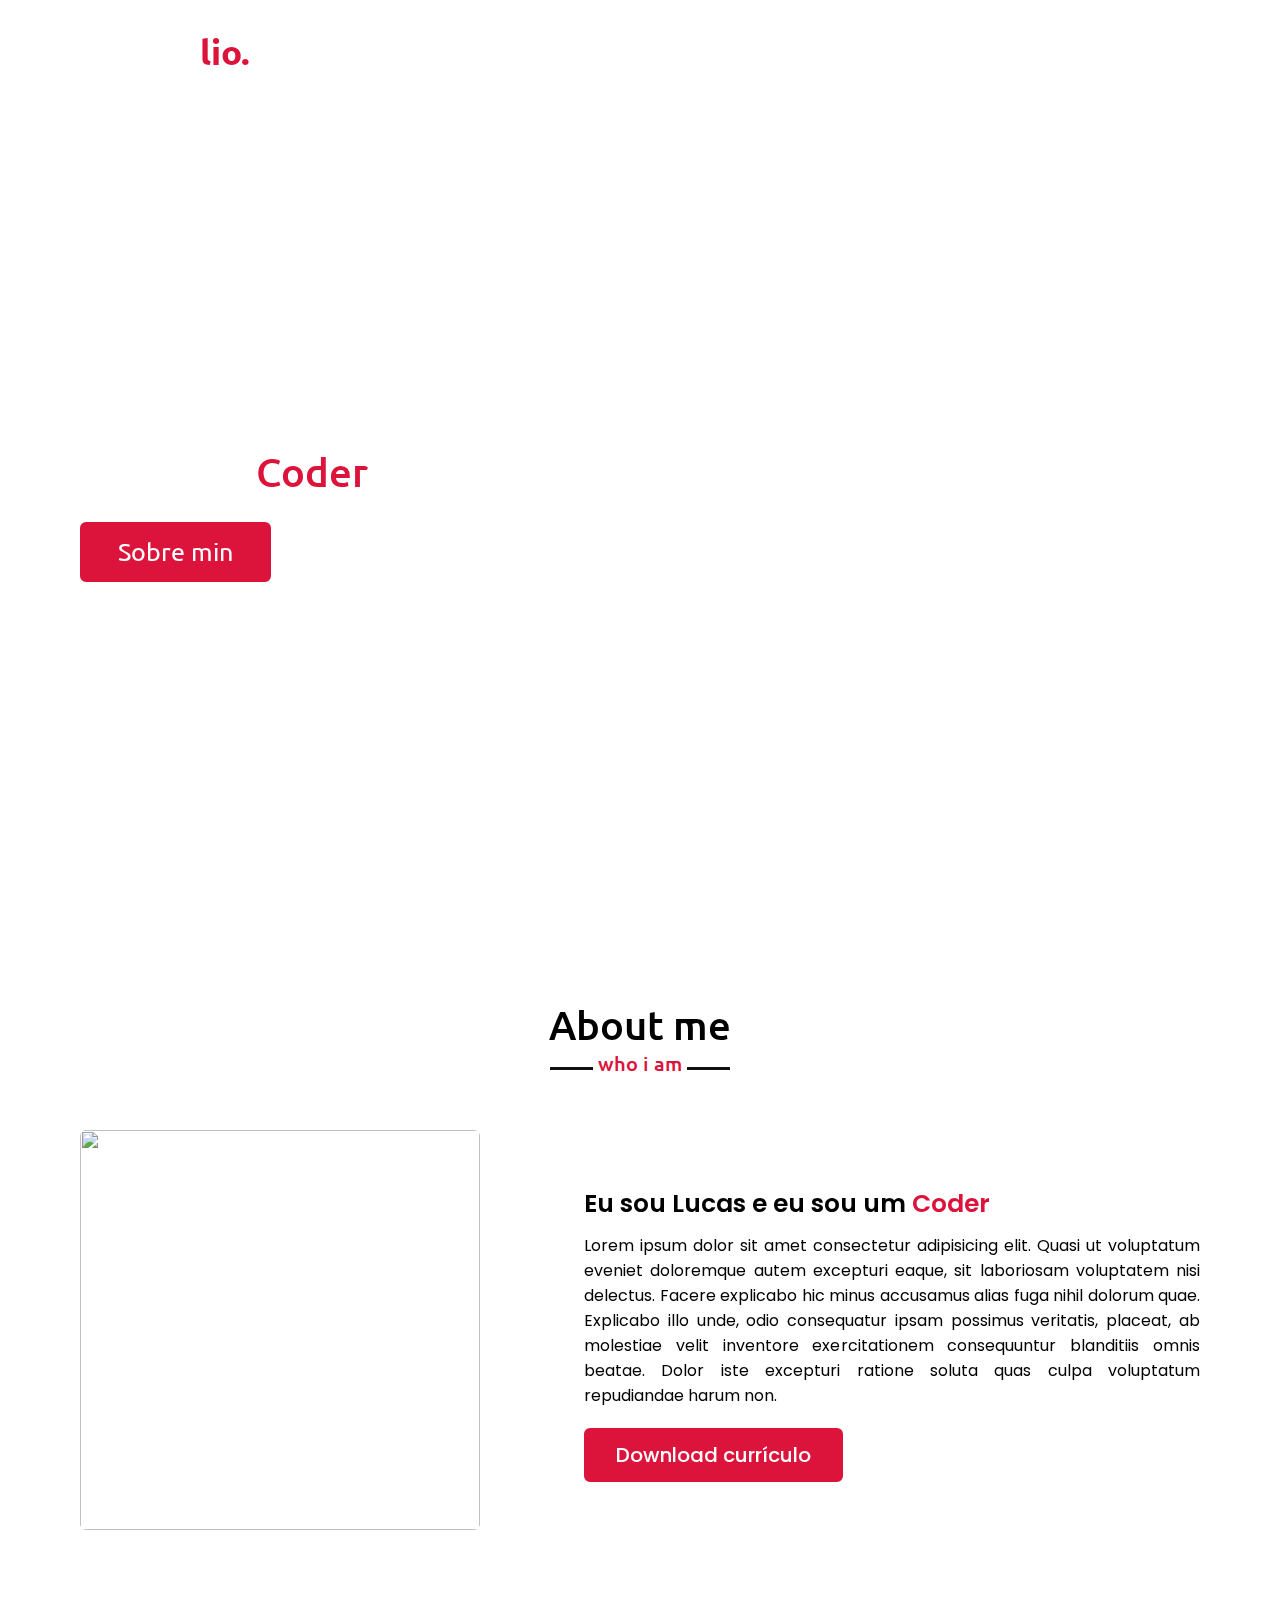
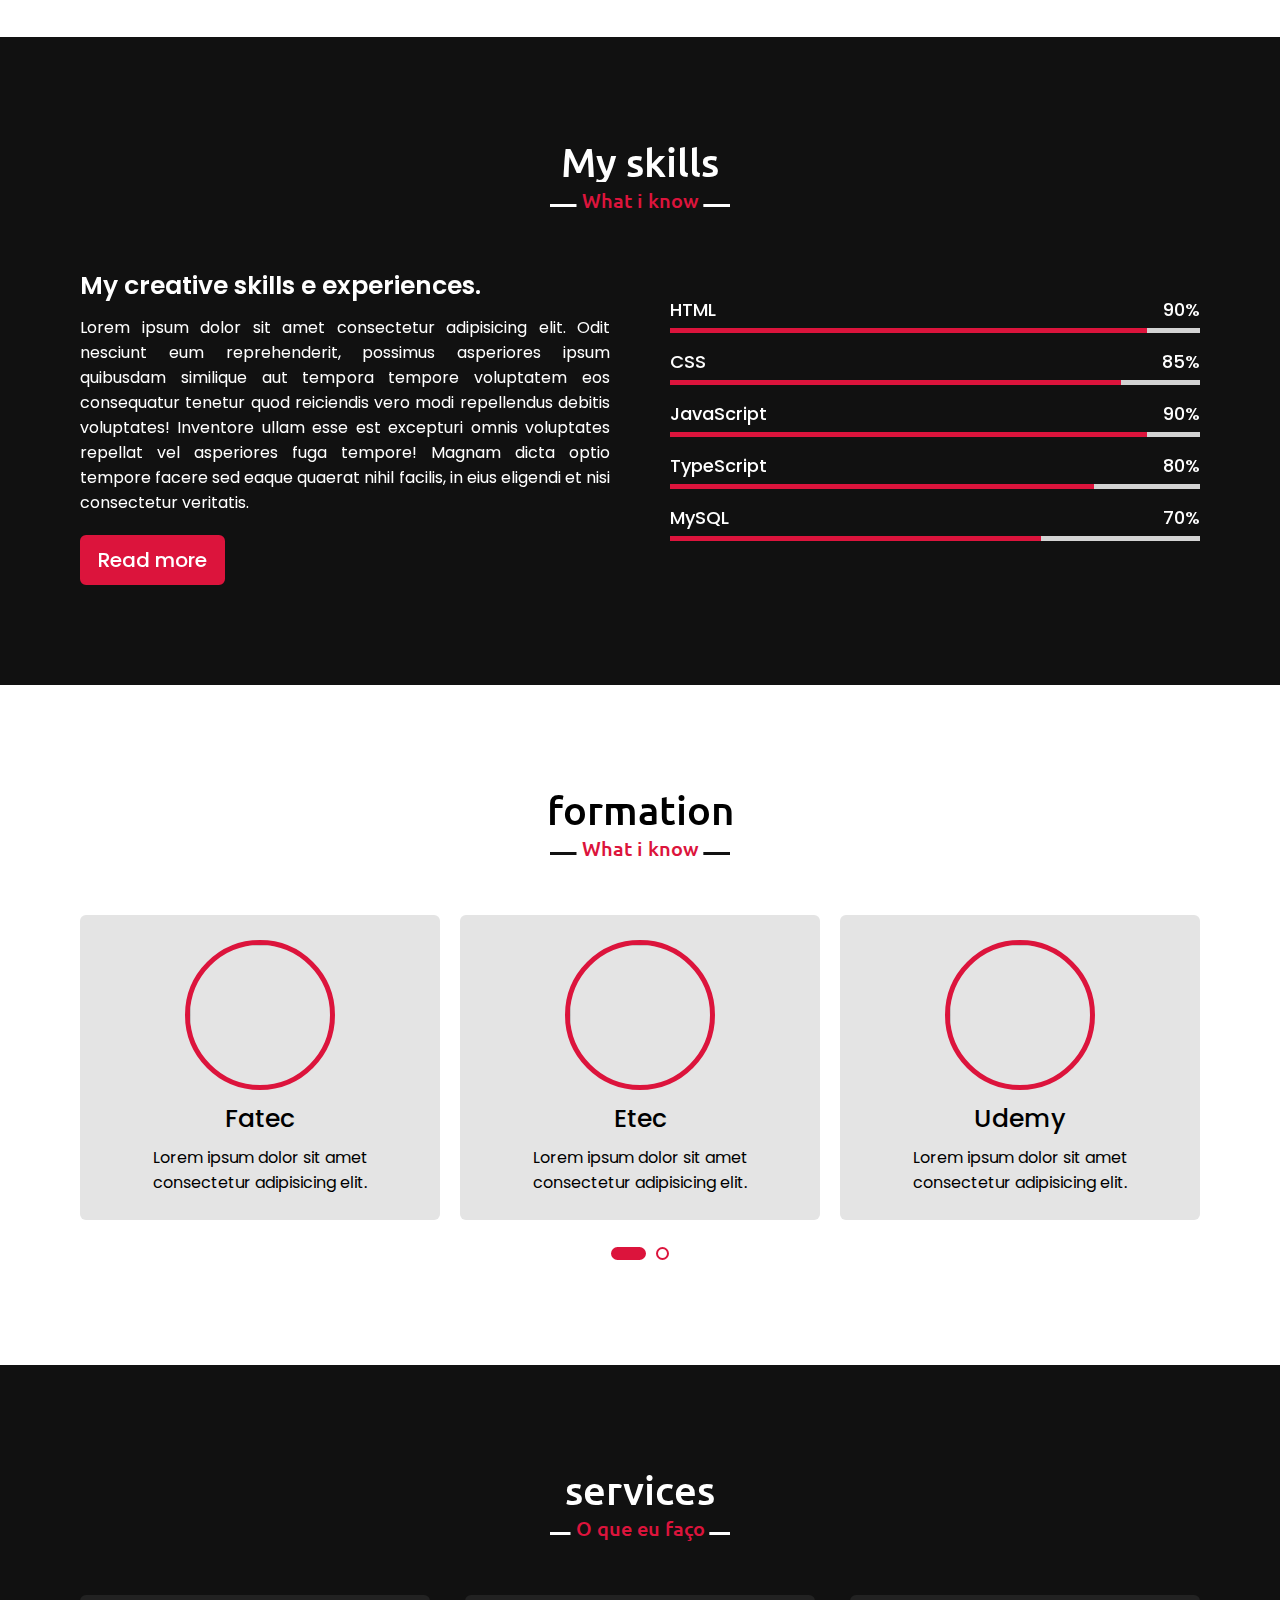
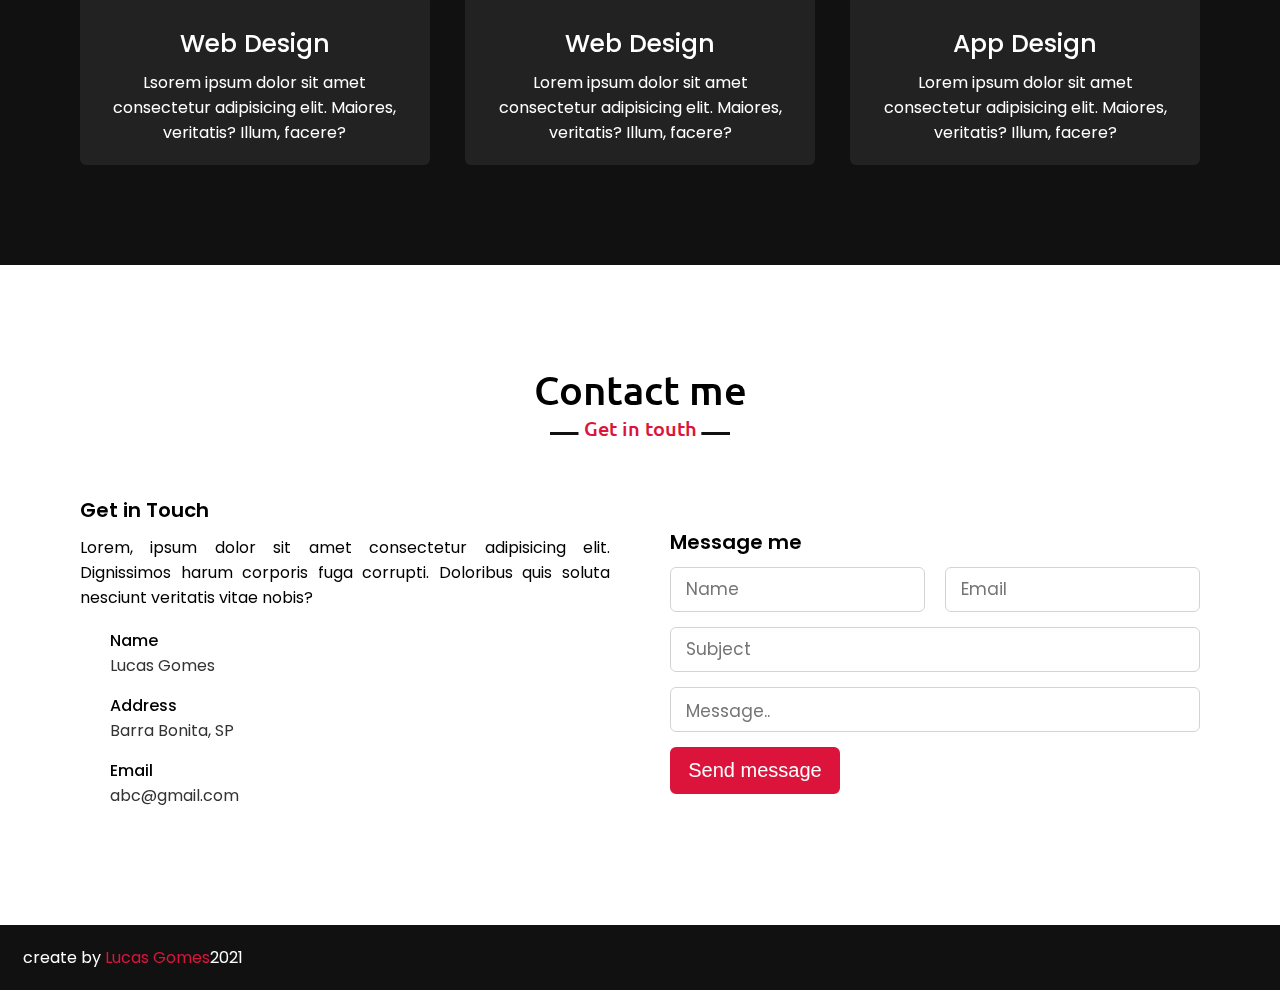
==== commit 69b48078: "finalizado contato e home" ====
--- a/index.html
+++ b/index.html
@@ -16,37 +16,40 @@
   <title>Document</title>
 </head>
 <body>
-
-  <nav class="navbar">
-    <div class="max-width">
-      <div class="logo"><a href="#"> Portifo<span>lio.</span></a></div>
-      <ul class="menu">
-        <li><a href="#">Home</a></li>
-        <li><a href="#">Sobre</a></li>
-        <li><a href="#">Formações</a></li>
-        <li><a href="#">Skills</a></li>
-        <li><a href="#">Projetos</a></li>
-        <li><a href="#">Contatos</a></li>    
-      </ul>
-      <div class="menu-btn">
-      <i class="fas fa-bars"></i>
-      </div>
-    </div>
-  </nav>
-  <!-- home section -->
-  <!-- <div id="particles-js"></div> -->
-  <section class="home" id="home " >
-    <div id="particles-js">
-      <div class="max-width" >
-        <div class="home-content">
-          <div class="text-1">Hello, my name is</div>
-          <div class="text-2">Lucas Gomes</div>
-          <div class="text-3">And i'm a <span>Coder</span></div>
-          <a href="#">Sobre min</a>
-        </div>
-      </div>
-    </div>
-  </section>
+  <div class="scroll-up-btn">
+    <i class="fas fa-angle-up"></i>
+  </div>
+
+    <nav class="navbar">
+      <div class="max-width">
+        <div class="logo"><a href="#"> Portifo<span>lio.</span></a></div>
+        <ul class="menu">
+          <li><a href="#home">Home</a></li>
+          <li><a href="#about">Sobre</a></li>
+          <li><a href="#skills">Skills</a></li>
+          <li><a href="#formation">Formações</a></li>
+          <li><a href="#services">Services</a></li>
+          <li><a href="#contact">Contato</a></li>    
+        </ul>
+        <div class="menu-btn">
+        <i class="fas fa-bars"></i>
+        </div>
+      </div>      
+    </nav>
+    <!-- home section -->
+    <div class="background" id="particles-js"> </div>
+      <section class="home" id="home" >
+          <div class="max-width" >
+            <div class="home-content">
+              <div class="text-1">Hello, my name is</div>
+              <div class="text-2">Lucas Gomes</div>
+              <div class="text-3">And i'm a <span>Coder</span></div>
+              <a href="#">Sobre min</a>
+            </div>
+          </div>
+      </section>
+
+
 
   <!-- sobre section -->
   <section class="about" id="about">
@@ -268,7 +271,7 @@
                     <div class="field textarea">
                         <textarea cols="30" rows="10" placeholder="Message.." required></textarea>
                     </div>
-                    <div class="button-area">
+                    <div class="button">
                         <button type="submit">Send message</button>
                     </div>
                 </form>
@@ -276,6 +279,11 @@
         </div>
     </div>
   </section>
+
+  <!-- footer section -->
+  <footer>
+    <span>create by <a href="#">Lucas Gomes</a>2021</span></span>
+  </footer>
   <script src="script.js"></script>
   <script src="particles.js"></script>
   <script src="app.js"></script>
--- a/css/style.css
+++ b/css/style.css
@@ -6,6 +6,16 @@
   -webkit-box-sizing: border-box;
           box-sizing: border-box;
   text-decoration: none;
+}
+
+html {
+  scroll-behavior: smooth;
+}
+
+body {
+  margin: 0;
+  padding: 0;
+  height: 100vh;
 }
 
 .max-width {
@@ -86,18 +96,57 @@
   display: none;
 }
 
+.scroll-up-btn {
+  position: fixed;
+  height: 45px;
+  width: 42px;
+  background: crimson;
+  right: 30px;
+  bottom: 30px;
+  text-align: center;
+  line-height: 45px;
+  color: #fff;
+  z-index: 9999;
+  font-size: 30px;
+  cursor: pointer;
+  border-radius: 50px;
+  opacity: 0;
+  pointer-events: none;
+  -webkit-transition: all 0.3s ease;
+  transition: all 0.3s ease;
+}
+
+.scroll-up-btn.show {
+  bottom: 30px;
+  opacity: 1;
+  pointer-events: auto;
+}
+
 #particles-js {
-  margin: 0;
-  padding: 0;
   width: 100%;
   height: 100%;
+  background: #111;
+  background-size: cover;
+  background-position: 50% 50%;
+  position: fixed;
+  top: 0px;
+  z-index: -1;
+}
+
+.background {
+  opacity: 0;
+  pointer-events: none;
+}
+
+.background.none {
+  opacity: 1;
+  pointer-events: auto;
 }
 
 .home {
   display: -webkit-box;
   display: -ms-flexbox;
   display: flex;
-  background: #111;
   height: 100vh;
   color: white;
   min-height: 500px;
@@ -150,7 +199,7 @@
   padding: 100px 0;
 }
 
-.about, .services, .skills, .formation, .contact {
+.about, .services, .skills, .formation, .contact, footer {
   font-family: 'Poppins', sans-serif;
 }
 
@@ -203,6 +252,10 @@
   background: #fff;
   -webkit-transform: translateX(-50%);
           transform: translateX(-50%);
+}
+
+.about {
+  background: #fff;
 }
 
 .about .about-content .left {
@@ -514,21 +567,98 @@
   color: crimson;
 }
 
-.contact .contact-content .text {
+.contact .right form .textarea {
+  height: 80px;
+  width: 100%;
+}
+
+.contact .right form .name {
+  margin-right: 10px;
+}
+
+.contact .right form .email {
+  margin-left: 10px;
+}
+
+.contact .right form .fields {
+  display: -webkit-box;
+  display: -ms-flexbox;
+  display: flex;
+}
+
+.contact .right form .field {
+  height: 45px;
+  width: 100%;
+  margin-bottom: 15px;
+}
+
+.contact .right form .field input {
+  height: 100%;
+  width: 100%;
+  border: 1px solid lightgray;
+  border-radius: 6px;
+  outline: none;
+  padding: 0 15px;
+  font-size: 17px;
+  font-family: 'Poppins', sans-serif;
+}
+
+.contact .right form .button {
+  height: 47px;
+  width: 170px;
+}
+
+.contact .right form .button button {
+  width: 100%;
+  height: 100%;
+  border: 2px solid crimson;
+  background: crimson;
+  color: #fff;
+  font-size: 20px;
+  font-weight: 500;
+  border-radius: 6px;
+  cursor: pointer;
+  -webkit-transition: all 0.3s ease;
+  transition: all 0.3s ease;
+}
+
+.contact .right form .textarea textarea {
+  height: 100%;
+  width: 100%;
+  border: 1px solid lightgray;
+  border-radius: 6px;
+  outline: none;
+  padding: 0 15px;
+  font-size: 17px;
+  font-family: 'Poppins', sans-serif;
+  padding-top: 10px;
+  resize: none;
+}
+
+.contact .right form .button button:hover {
+  color: crimson;
+  background: none;
+}
+
+.contact-content .column {
+  width: calc(50% - 30px);
+}
+
+.contact-content .text {
   font-size: 20px;
   font-weight: 600;
   margin-bottom: 10px;
 }
 
-.contact .contact-content .left p {
+.contact-content .left p {
   text-align: justify;
 }
 
-.contact .contact-content .left .icons {
+.contact-content .left .icons {
   margin: 10px 0;
 }
 
-.contact .contact-content .row {
+.contact-content .row {
   display: -webkit-box;
   display: -ms-flexbox;
   display: flex;
@@ -538,21 +668,36 @@
           align-items: center;
 }
 
-.contact .contact-content .row .info {
+.contact-content .row .info {
   margin-left: 30px;
 }
 
-.contact .contact-content .row .info .head {
-  font-weight: 500;
-}
-
-.contact .contact-content .row .info .sub-title {
+.contact-content .row .info .head {
+  font-weight: 500;
+}
+
+.contact-content .row .info .sub-title {
   color: #333;
 }
 
-.contact .contact-content .row i {
+.contact-content .row i {
   font-size: 25px;
   color: crimson;
+}
+
+footer {
+  background-color: #111;
+  padding: 20px 23px;
+  color: #fff;
+}
+
+footer span a {
+  color: crimson;
+  text-decoration: none;
+}
+
+footer span a:hover {
+  text-decoration: underline;
 }
 
 @media (max-width: 1300px) {
@@ -639,7 +784,8 @@
     width: calc(50% - 10px);
     margin-bottom: 20px;
   }
-  .skills .skills-content .column {
+  .skills .skills-content .column,
+  .contact .contact-content .column {
     width: 100%;
     margin-bottom: 35px;
   }
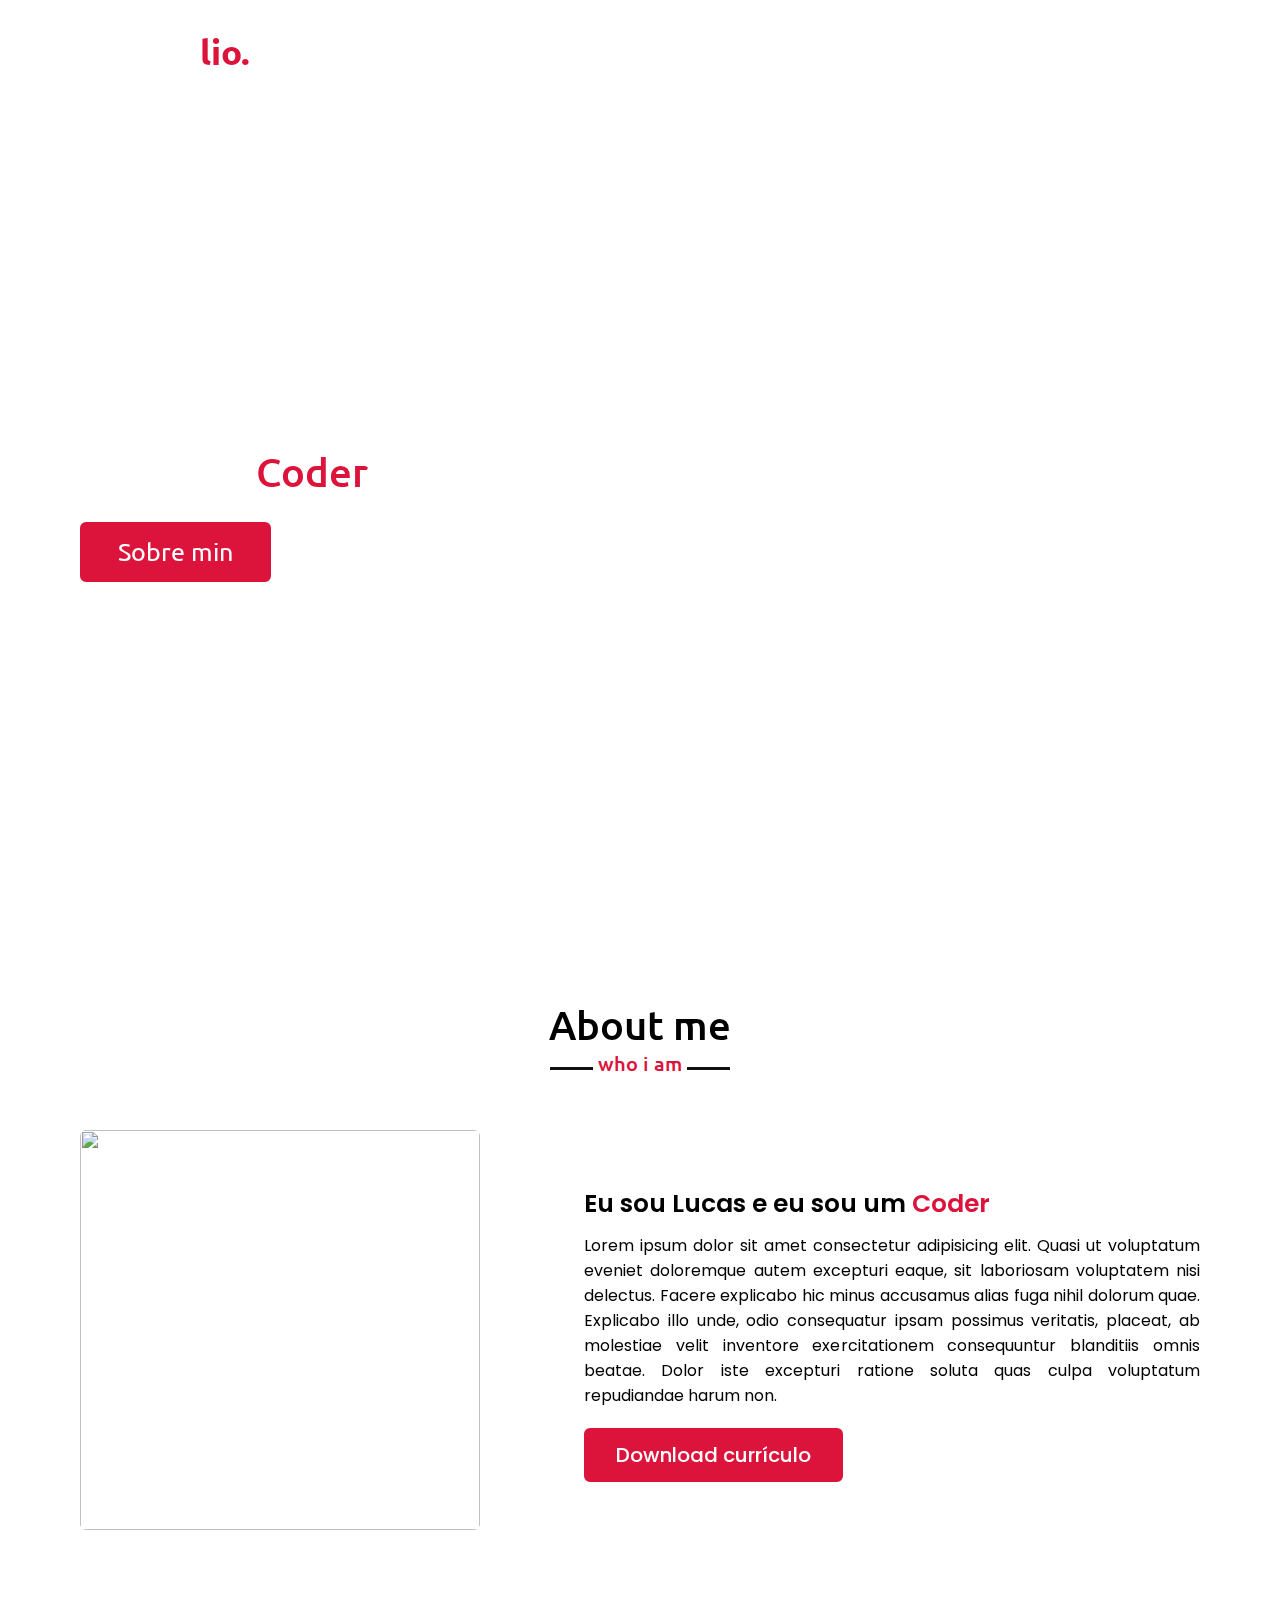
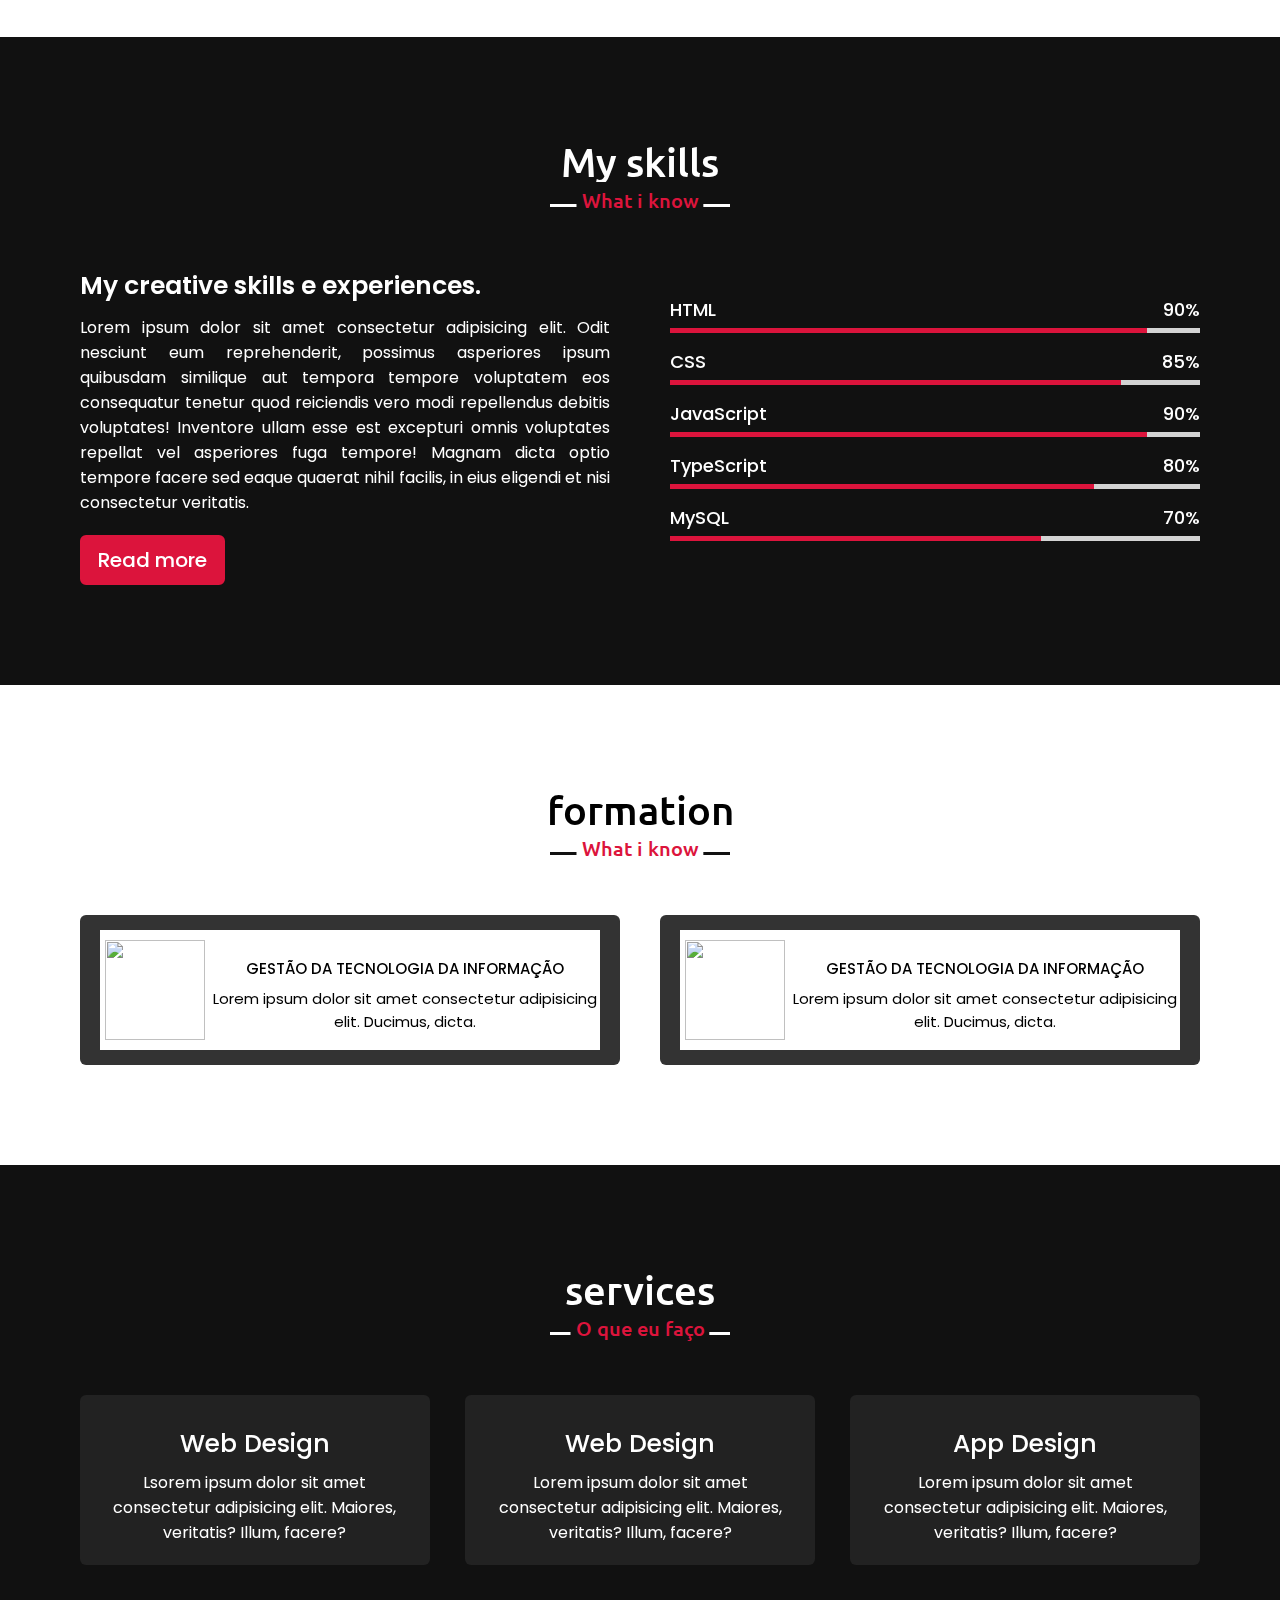
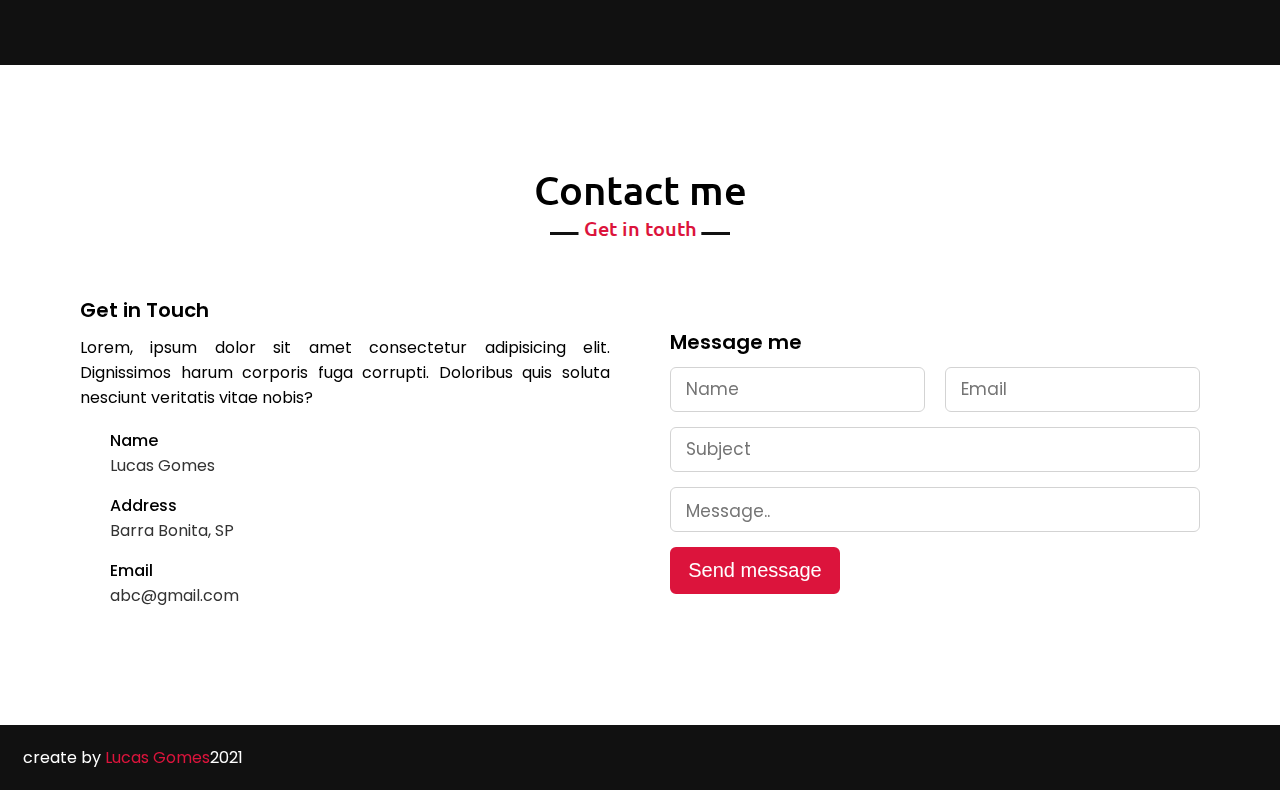
==== commit 715fdcda: "inicio formação" ====
--- a/index.html
+++ b/index.html
@@ -121,7 +121,27 @@
   <section class="formation" id="formation">
     <div class="max-width">
       <h2 class="title">formation</h2>
-      <div class="carousel owl-carousel">
+      <div class="formation-content">
+        <div class="card">
+          <div class="box">
+            <img src="\images\final.png" alt="">
+            <div class="container">
+              <div class="text">GESTÃO DA TECNOLOGIA DA INFORMAÇÃO</div>
+              <p>Lorem ipsum dolor sit amet consectetur adipisicing elit. Ducimus, dicta.</p>
+            </div>
+          </div>
+        </div>
+        <div class="card">
+          <div class="box">
+            <img src="\images\final.png" alt="">
+            <div class="container">
+              <div class="text">GESTÃO DA TECNOLOGIA DA INFORMAÇÃO</div>
+              <p>Lorem ipsum dolor sit amet consectetur adipisicing elit. Ducimus, dicta.</p>
+            </div>
+          </div>
+        </div>
+      </div>
+      <!-- <div class="carousel owl-carousel">
         <div class="card">
           <div class="box">
             <img src="\images\final.png" alt="">
@@ -157,7 +177,7 @@
             <p>Lorem ipsum dolor sit amet consectetur adipisicing elit.</p>
           </div>          
         </div>
-      </div>
+      </div> -->
     </div>
   </section>
   <!-- services section -->
--- a/css/style.css
+++ b/css/style.css
@@ -204,6 +204,7 @@
 }
 
 .about .about-content,
+.formation .formation-content,
 .services .serv-content,
 .skills .skills-content,
 .contact .contact-content {
@@ -429,87 +430,51 @@
   color: crimson;
 }
 
-.formation .carousel .card {
-  background: #e4e4e4;
-  border-radius: 6px;
-  padding: 25px 35px;
+.formation .formation-content .card {
+  width: calc(50% - 20px);
+  height: 150px;
+  background: #333;
   text-align: center;
-  -webkit-transition: all 0.3 ease;
-  transition: all 0.3 ease;
-}
-
-.formation .carousel .card img {
-  height: 150px;
-  width: 150px;
-  -o-object-fit: cover;
-     object-fit: cover;
-  border-radius: 50%;
-  border: 5px solid crimson;
-  -webkit-transition: all 0.3 ease;
-  transition: all 0.3 ease;
-}
-
-.formation .carousel .card .box {
+  border-radius: 6px;
+  padding: 15px 20px;
+  cursor: pointer;
+  -webkit-transition: all 0.3s ease;
+  transition: all 0.3s ease;
+}
+
+.formation .formation-content .card .box {
+  height: 100%;
+  background-color: #fff;
   display: -webkit-box;
   display: -ms-flexbox;
   display: flex;
-  -webkit-box-orient: vertical;
-  -webkit-box-direction: normal;
-      -ms-flex-direction: column;
-          flex-direction: column;
   -webkit-box-align: center;
       -ms-flex-align: center;
           align-items: center;
-  -webkit-box-pack: center;
-      -ms-flex-pack: center;
-          justify-content: center;
-  -webkit-transition: all 0.3 ease;
-  transition: all 0.3 ease;
-}
-
-.formation .carousel .card .text {
-  font-size: 25px;
+  -webkit-transition: all 0.3s ease;
+  transition: all 0.3s ease;
+}
+
+.formation .formation-content .card .box img {
+  height: 100px;
+  width: 100px;
+  margin: 5px;
+  -o-object-fit: cover;
+     object-fit: cover;
+}
+
+.formation .formation-content .card .box .container {
+  width: 100%;
+  font-size: 15px;
+}
+
+.formation .formation-content .card .box .container .text {
   font-weight: 500;
   margin: 10px 0 7px 0;
 }
 
-.owl-dots {
-  text-align: center;
-  margin-top: 20px;
-}
-
-.owl-dot {
-  height: 13px;
-  width: 13px;
-  margin: 0 5px;
-  outline: none !important;
-  border-radius: 50%;
-  border: 2px solid crimson !important;
-  -webkit-transition: all 0.3 ease;
-  transition: all 0.3 ease;
-}
-
-.owl-dot.active {
-  width: 35px;
-  border-radius: 14px;
-}
-
-.owl-dot.active,
-.owl-dot:hover {
-  background: crimson !important;
-}
-
-.formation .carousel .card:hover {
-  background: crimson;
-}
-
-.formation .carousel .card:hover .box {
-  -webkit-transform: scale(1.05);
-          transform: scale(1.05);
-}
-
-.formation .carousel .card:hover img {
-  border-color: #fff;
+.formation .formation-content .card .box .container p {
+  font-size: 15px;
 }
 
 .services {
@@ -780,6 +745,10 @@
         -ms-flex: 100%;
             flex: 100%;
   }
+  .formation .formation-content .card {
+    width: calc(50% - 10px);
+    margin-bottom: 20px;
+  }
   .services .serv-content .card {
     width: calc(50% - 10px);
     margin-bottom: 20px;
@@ -805,6 +774,9 @@
     font-size: 20px;
     padding: 9px 25px;
   }
+  .formation .formation-content .card {
+    width: 100%;
+  }
   .services .serv-content .card {
     width: 100%;
   }
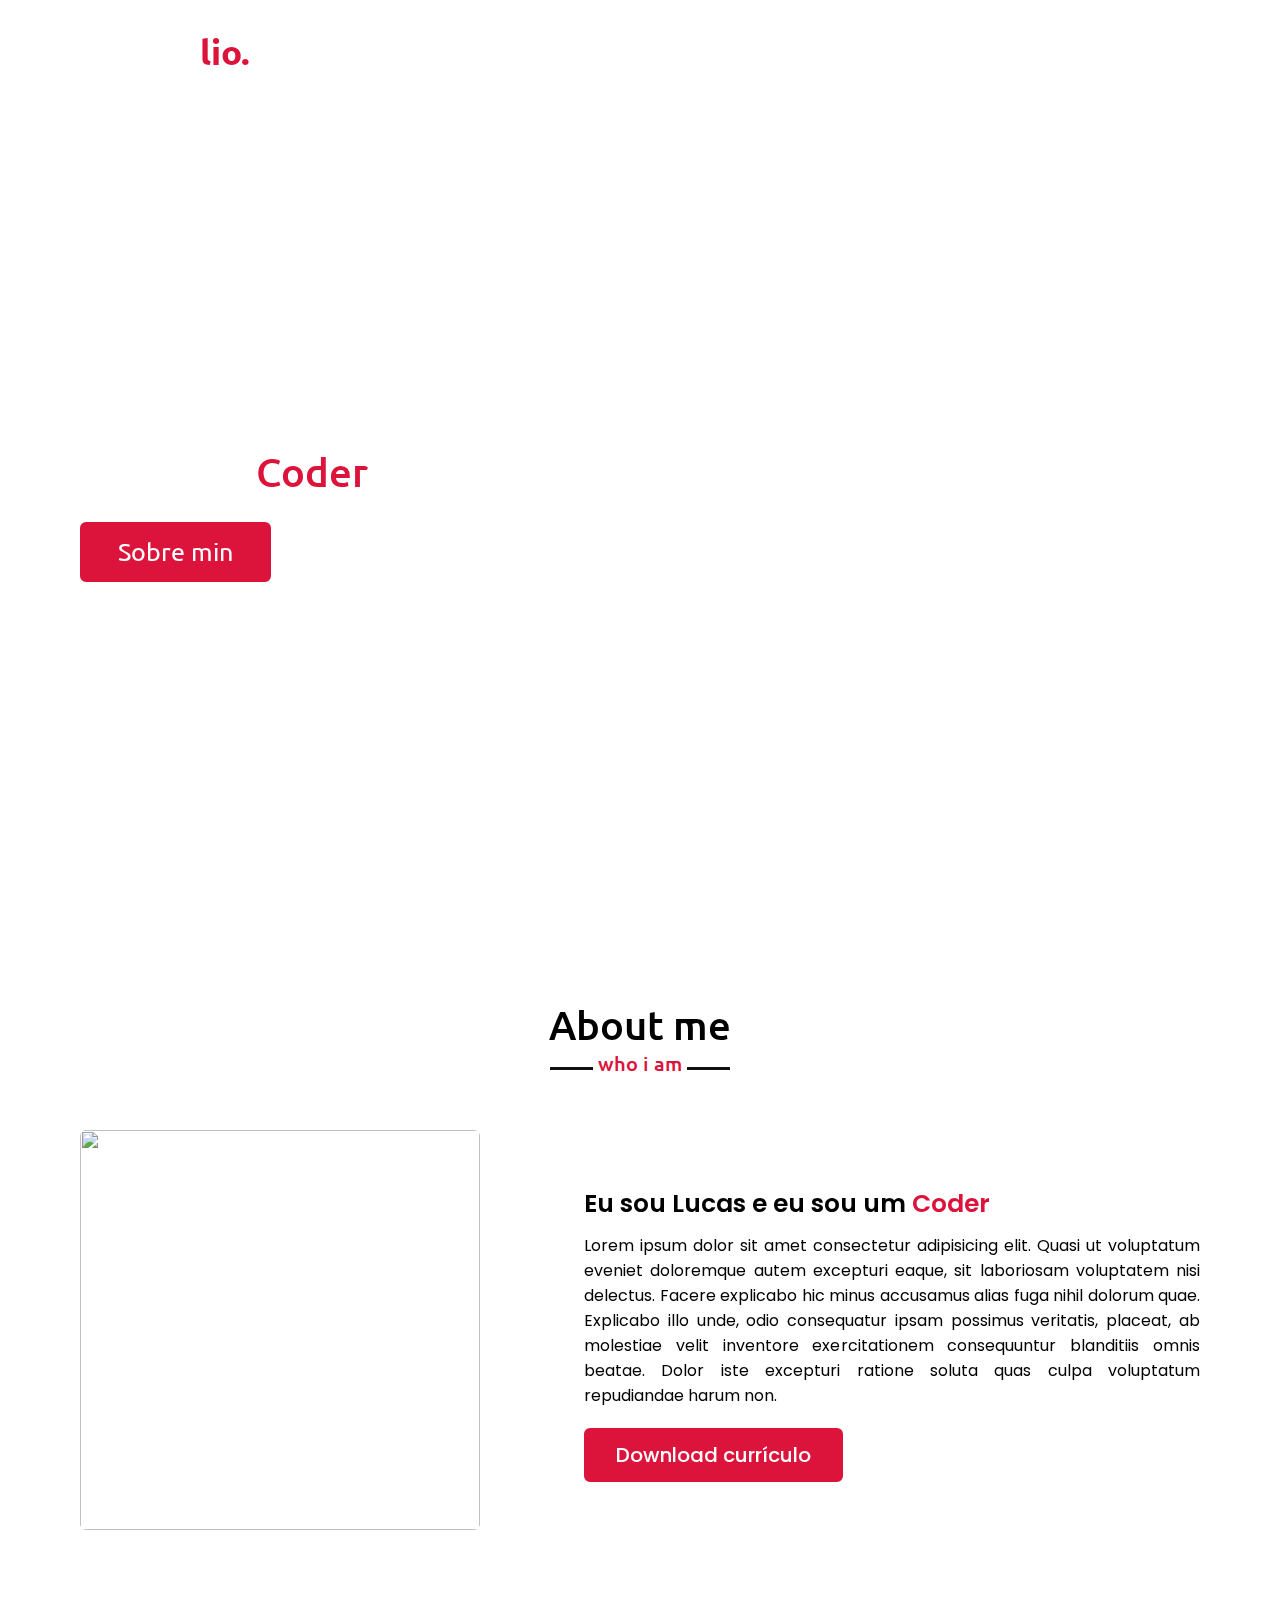
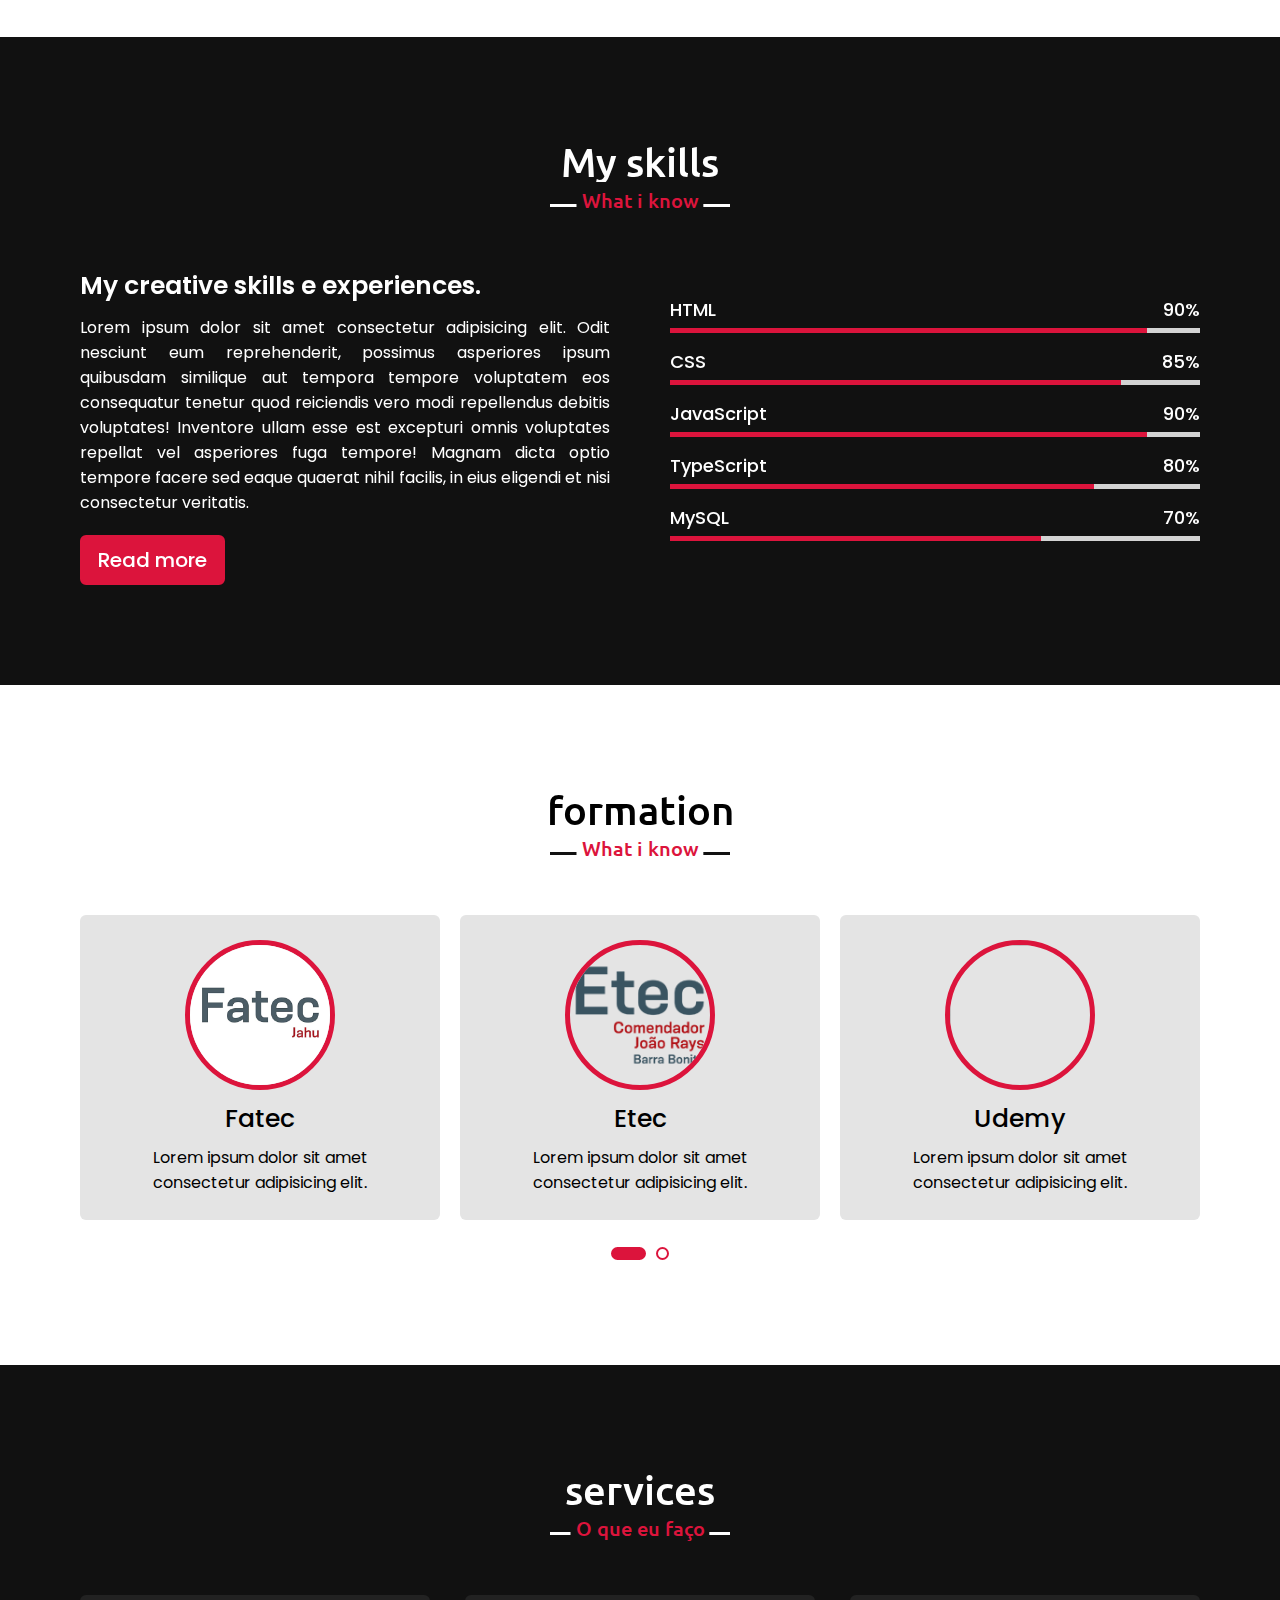
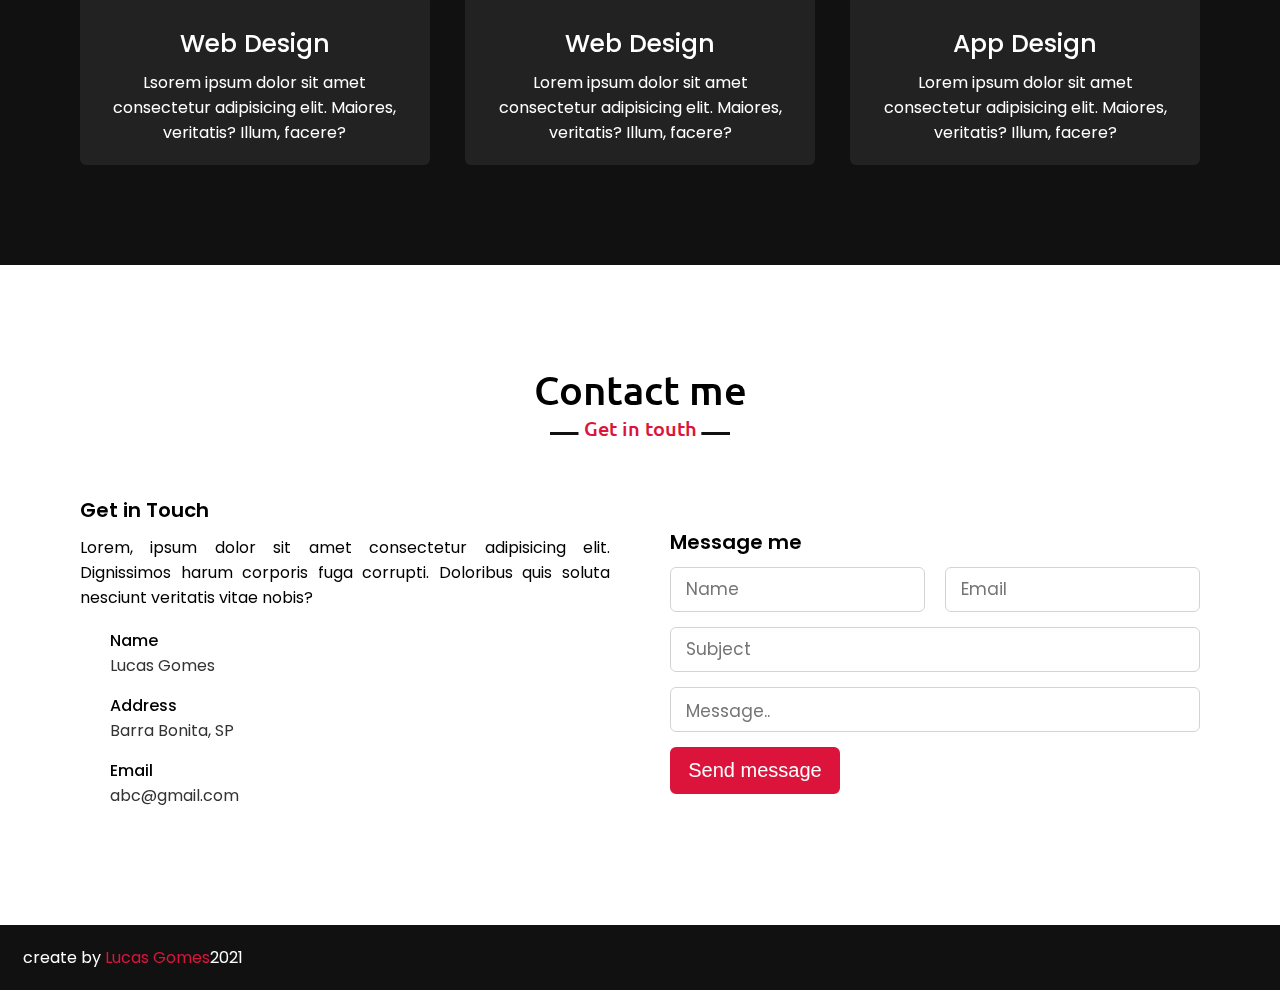
==== commit e3147cb2: "rascunho formação" ====
--- a/index.html
+++ b/index.html
@@ -121,37 +121,38 @@
   <section class="formation" id="formation">
     <div class="max-width">
       <h2 class="title">formation</h2>
-      <div class="formation-content">
-        <div class="card">
-          <div class="box">
-            <img src="\images\final.png" alt="">
+      <!-- <div class="formation-content"> -->
+        <!-- <div class="card">
+          <div class="box">
+            <img src="/images/fatec.png" alt="">
             <div class="container">
               <div class="text">GESTÃO DA TECNOLOGIA DA INFORMAÇÃO</div>
+              <hr>
               <p>Lorem ipsum dolor sit amet consectetur adipisicing elit. Ducimus, dicta.</p>
             </div>
           </div>
         </div>
         <div class="card">
           <div class="box">
-            <img src="\images\final.png" alt="">
+            <img src="\images\etec.png" alt="">
             <div class="container">
-              <div class="text">GESTÃO DA TECNOLOGIA DA INFORMAÇÃO</div>
+              <div class="text">Desenvolvimento De Sistemas</div>
               <p>Lorem ipsum dolor sit amet consectetur adipisicing elit. Ducimus, dicta.</p>
             </div>
           </div>
         </div>
-      </div>
-      <!-- <div class="carousel owl-carousel">
-        <div class="card">
-          <div class="box">
-            <img src="\images\final.png" alt="">
+      </div> -->
+      <div class="carousel owl-carousel">
+        <div class="card">
+          <div class="box">
+            <img src="\images\fatec.png" alt="">
             <div class="text">Fatec</div>
             <p>Lorem ipsum dolor sit amet consectetur adipisicing elit.</p>
           </div>          
         </div>
         <div class="card">
           <div class="box">
-            <img src="#" alt="">
+            <img src="\images\etec.png" alt="">
             <div class="text">Etec</div>
             <p>Lorem ipsum dolor sit amet consectetur adipisicing elit.</p>
           </div>          
@@ -177,7 +178,7 @@
             <p>Lorem ipsum dolor sit amet consectetur adipisicing elit.</p>
           </div>          
         </div>
-      </div> -->
+      </div>
     </div>
   </section>
   <!-- services section -->
--- a/css/style.css
+++ b/css/style.css
@@ -430,51 +430,87 @@
   color: crimson;
 }
 
-.formation .formation-content .card {
-  width: calc(50% - 20px);
+.formation .carousel .card {
+  background: #e4e4e4;
+  border-radius: 6px;
+  padding: 25px 35px;
+  text-align: center;
+  -webkit-transition: all 0.3 ease;
+  transition: all 0.3 ease;
+}
+
+.formation .carousel .card img {
   height: 150px;
-  background: #333;
-  text-align: center;
-  border-radius: 6px;
-  padding: 15px 20px;
-  cursor: pointer;
-  -webkit-transition: all 0.3s ease;
-  transition: all 0.3s ease;
-}
-
-.formation .formation-content .card .box {
-  height: 100%;
-  background-color: #fff;
+  width: 150px;
+  -o-object-fit: cover;
+     object-fit: cover;
+  border-radius: 50%;
+  border: 5px solid crimson;
+  -webkit-transition: all 0.3 ease;
+  transition: all 0.3 ease;
+}
+
+.formation .carousel .card .box {
   display: -webkit-box;
   display: -ms-flexbox;
   display: flex;
+  -webkit-box-orient: vertical;
+  -webkit-box-direction: normal;
+      -ms-flex-direction: column;
+          flex-direction: column;
   -webkit-box-align: center;
       -ms-flex-align: center;
           align-items: center;
-  -webkit-transition: all 0.3s ease;
-  transition: all 0.3s ease;
-}
-
-.formation .formation-content .card .box img {
-  height: 100px;
-  width: 100px;
-  margin: 5px;
-  -o-object-fit: cover;
-     object-fit: cover;
-}
-
-.formation .formation-content .card .box .container {
-  width: 100%;
-  font-size: 15px;
-}
-
-.formation .formation-content .card .box .container .text {
+  -webkit-box-pack: center;
+      -ms-flex-pack: center;
+          justify-content: center;
+  -webkit-transition: all 0.3 ease;
+  transition: all 0.3 ease;
+}
+
+.formation .carousel .card .text {
+  font-size: 25px;
   font-weight: 500;
   margin: 10px 0 7px 0;
 }
 
-.formation .formation-content .card .box .container p {
-  font-size: 15px;
+.owl-dots {
+  text-align: center;
+  margin-top: 20px;
+}
+
+.owl-dot {
+  height: 13px;
+  width: 13px;
+  margin: 0 5px;
+  outline: none !important;
+  border-radius: 50%;
+  border: 2px solid crimson !important;
+  -webkit-transition: all 0.3 ease;
+  transition: all 0.3 ease;
+}
+
+.owl-dot.active {
+  width: 35px;
+  border-radius: 14px;
+}
+
+.owl-dot.active,
+.owl-dot:hover {
+  background: crimson !important;
+}
+
+.formation .carousel .card:hover {
+  background: crimson;
+}
+
+.formation .carousel .card:hover .box {
+  -webkit-transform: scale(1.05);
+          transform: scale(1.05);
+}
+
+.formation .carousel .card:hover img {
+  border-color: #fff;
 }
 
 .services {
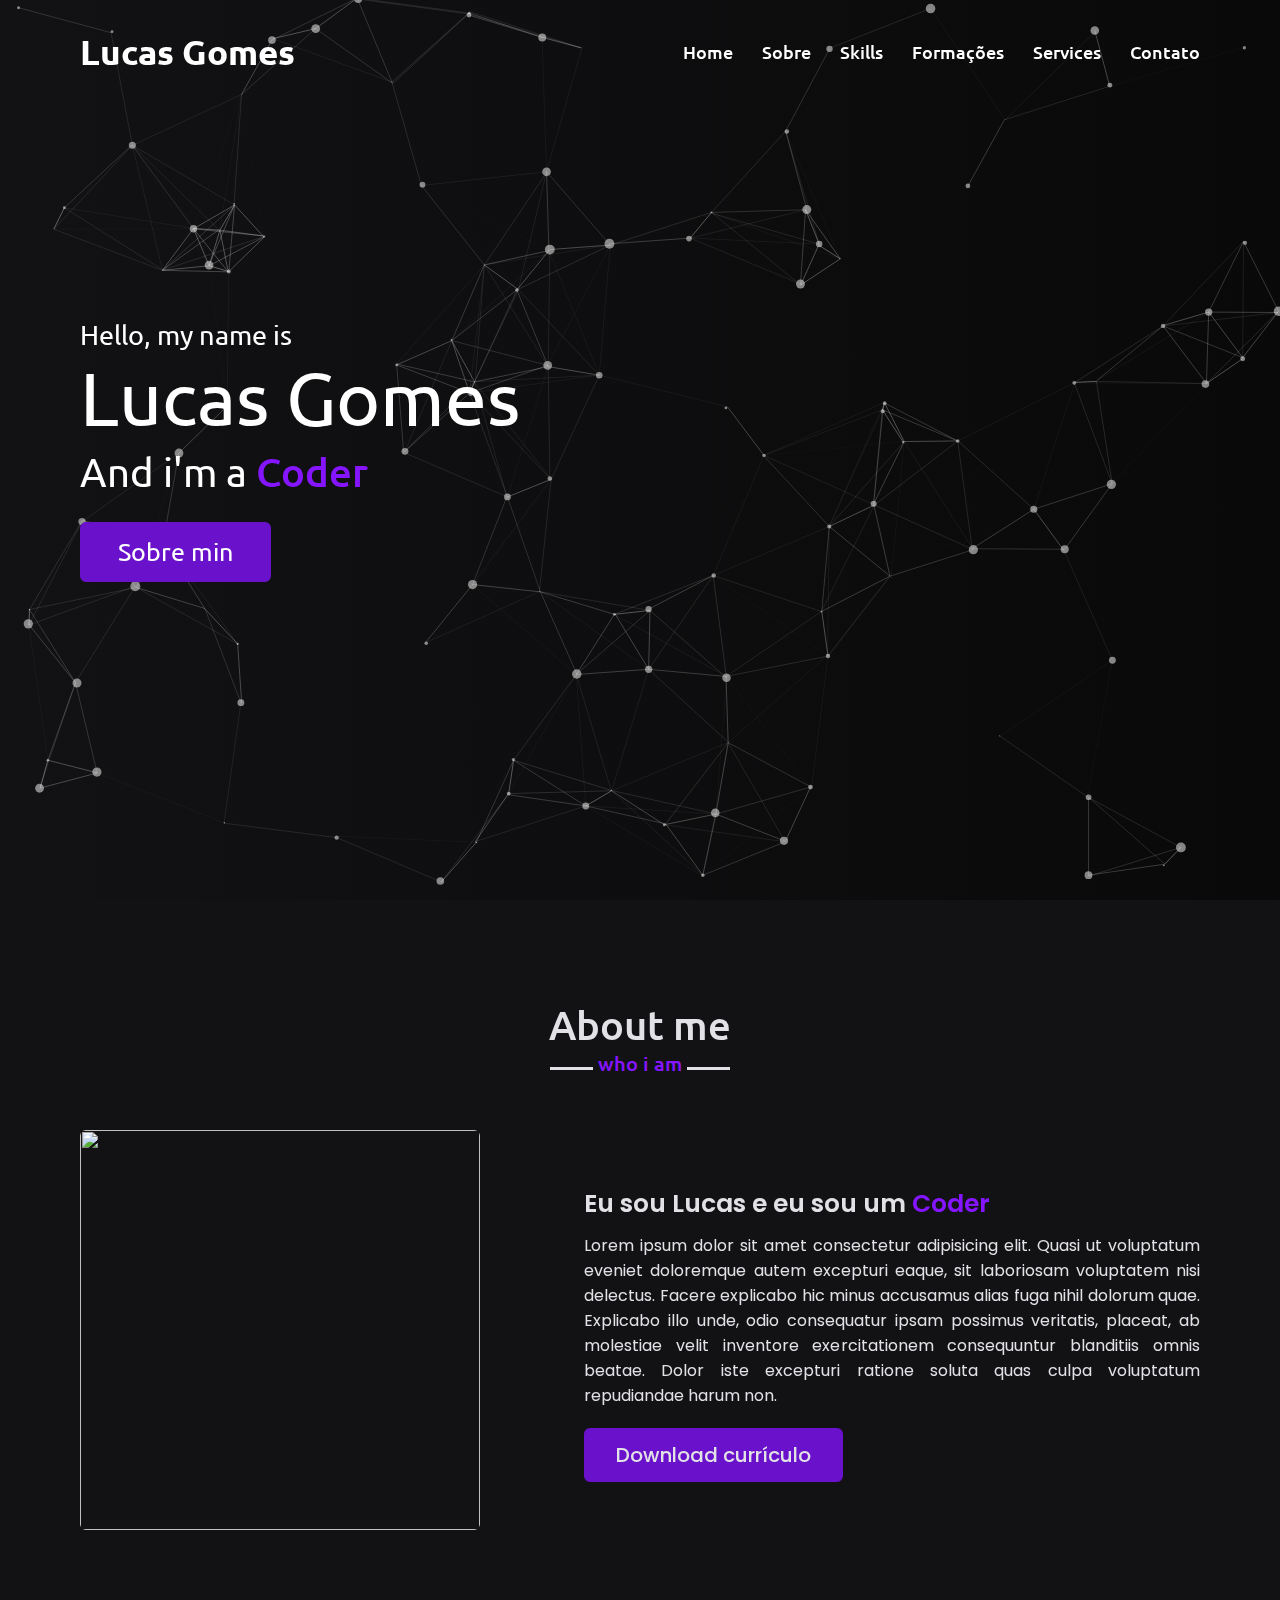
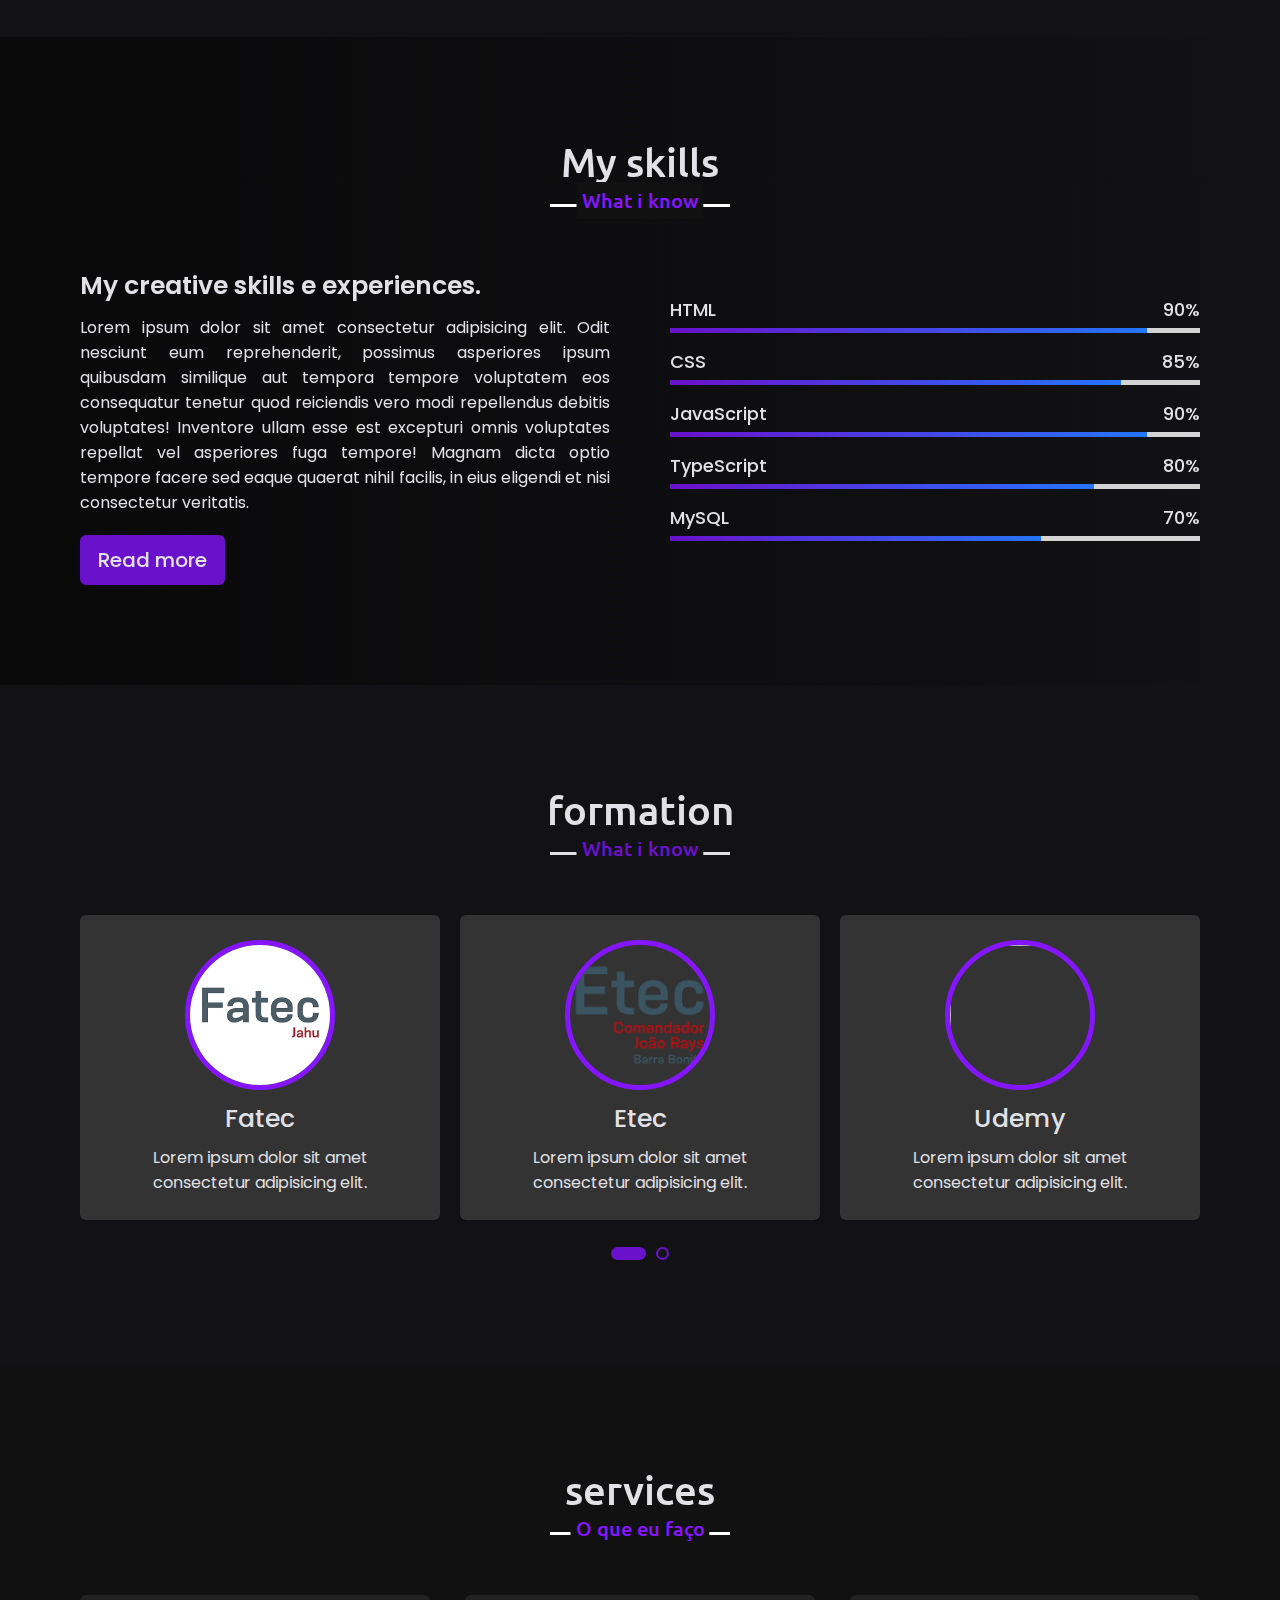
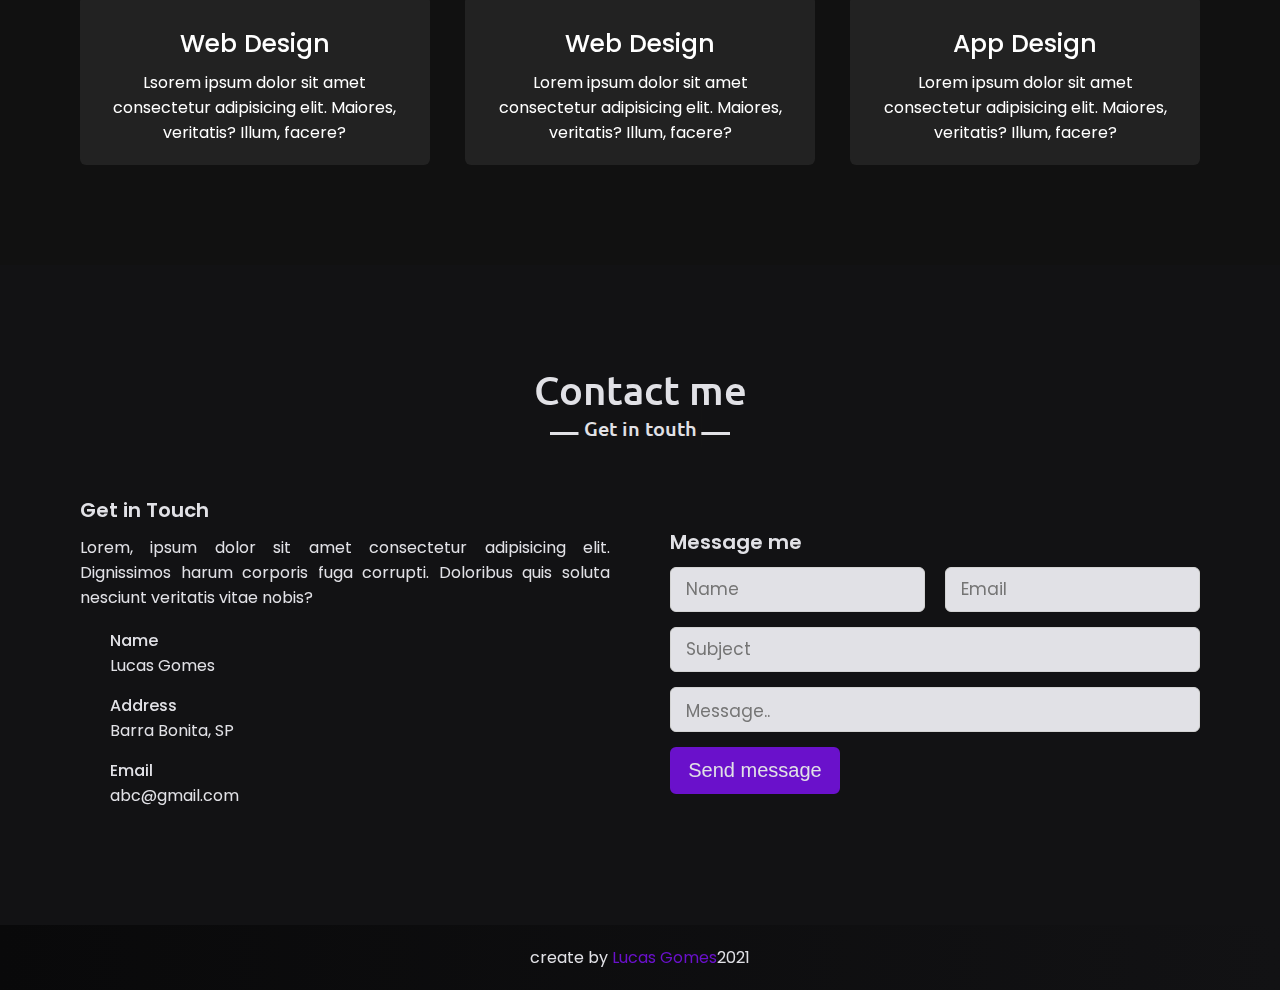
==== commit ae6b22b3: "teste de cores" ====
--- a/index.html
+++ b/index.html
@@ -22,7 +22,7 @@
 
     <nav class="navbar">
       <div class="max-width">
-        <div class="logo"><a href="#"> Portifo<span>lio.</span></a></div>
+        <div class="logo"><a href="#">Lucas <span>Gomes</span></a></div>
         <ul class="menu">
           <li><a href="#home">Home</a></li>
           <li><a href="#about">Sobre</a></li>
--- a/css/style.css
+++ b/css/style.css
@@ -53,7 +53,7 @@
 }
 
 .navbar .logo a span {
-  color: crimson;
+  color: linear-gradient(to right, #6a11cb 0%, #2575fc 100%);
   -webkit-transition: color 0.3s ease;
   transition: color 0.3s ease;
 }
@@ -73,24 +73,26 @@
 }
 
 .navbar .menu li a:hover {
-  color: crimson;
+  color: #6a11cb;
 }
 
 .sticky {
   padding: 15px 0;
-  background: crimson;
+  -webkit-backdrop-filter: saturate(180%) blur(20px);
+          backdrop-filter: saturate(180%) blur(20px);
+  background: rgba(0, 0, 0, 0.5);
 }
 
 .sticky .logo a span {
-  color: #fff;
+  color: #e1e1e6;
 }
 
 .sticky .menu li a:hover {
-  color: #fff;
+  color: #e1e1e6;
 }
 
 .menu-btn {
-  color: #fff;
+  color: #e1e1e6;
   font-size: 23px;
   cursor: pointer;
   display: none;
@@ -100,7 +102,7 @@
   position: fixed;
   height: 45px;
   width: 42px;
-  background: crimson;
+  background: #6a11cb;
   right: 30px;
   bottom: 30px;
   text-align: center;
@@ -125,22 +127,13 @@
 #particles-js {
   width: 100%;
   height: 100%;
-  background: #111;
+  background: -webkit-gradient(linear, right top, left top, from(#09090a), to(#121214));
+  background: linear-gradient(270deg, #09090a, #121214);
   background-size: cover;
   background-position: 50% 50%;
   position: fixed;
   top: 0px;
   z-index: -1;
-}
-
-.background {
-  opacity: 0;
-  pointer-events: none;
-}
-
-.background.none {
-  opacity: 1;
-  pointer-events: auto;
 }
 
 .home {
@@ -173,25 +166,25 @@
 }
 
 .home .home-content .text-3 span {
-  color: crimson;
+  color: #8615ff;
   font-weight: 500;
 }
 
 .home .home-content a {
   display: inline-block;
   color: #fff;
-  background: crimson;
+  background: #6a11cb;
   font-size: 25px;
   padding: 12px 36px;
   margin-top: 20px;
   border-radius: 6px;
-  border: 2px solid crimson;
+  border: 2px solid #6a11cb;
   -webkit-transition: all 0.3 ease;
   transition: all 0.3 ease;
 }
 
 .home .home-content a:hover {
-  color: crimson;
+  color: #6a11cb;
   background: none;
 }
 
@@ -222,6 +215,7 @@
 }
 
 section .title {
+  color: #e1e1e6;
   position: relative;
   text-align: center;
   font-size: 40px;
@@ -238,7 +232,7 @@
   left: 50%;
   width: 180px;
   height: 3px;
-  background: #111;
+  background: #e1e1e6;
   -webkit-transform: translateX(-50%);
           transform: translateX(-50%);
 }
@@ -248,15 +242,15 @@
   bottom: -12px;
   left: 50%;
   font-size: 20px;
-  color: crimson;
+  color: #8615ff;
   padding: 5px;
-  background: #fff;
+  background: #121214;
   -webkit-transform: translateX(-50%);
           transform: translateX(-50%);
 }
 
 .about {
-  background: #fff;
+  background: #121214;
 }
 
 .about .about-content .left {
@@ -276,35 +270,37 @@
 }
 
 .about .about-content .right .text {
+  color: #e1e1e6;
   font-size: 25px;
   font-weight: 600;
   margin-bottom: 10px;
 }
 
 .about .about-content .right .text span {
-  color: crimson;
+  color: #8615ff;
 }
 
 .about .about-content .right p {
+  color: #e1e1e6;
   text-align: justify;
 }
 
 .about .about-content .right a {
   display: inline-block;
-  color: #fff;
-  background: crimson;
+  color: #e1e1e6;
+  background: #6a11cb;
   font-size: 20px;
   font-weight: 500;
   padding: 10px 30px;
   margin-top: 20px;
   border-radius: 6px;
-  border: 2px solid crimson;
+  border: 2px solid #6a11cb;
   -webkit-transition: all 0.3 ease;
   transition: all 0.3 ease;
 }
 
 .about .about-content .right a:hover {
-  color: crimson;
+  color: #6a11cb;
   background: none;
 }
 
@@ -314,16 +310,17 @@
 
 .skills .title::after {
   content: "What i know";
-  color: crimson;
+  color: #8615ff;
   background: #111;
 }
 
 .skills {
-  background: #111;
+  background: -webkit-gradient(linear, right top, left top, from(#121214), to(#09090a));
+  background: linear-gradient(270deg, #121214, #09090a);
 }
 
 .skills .title {
-  color: #fff;
+  color: #e1e1e6;
 }
 
 .skills .skills-content .column {
@@ -332,25 +329,25 @@
 
 .skills .skills-content .left p {
   text-align: justify;
-  color: #fff;
+  color: #e1e1e6;
 }
 
 .skills .skills-content .left a {
   display: inline-block;
-  color: #fff;
-  background: crimson;
+  color: #e1e1e6;
+  background: #6a11cb;
   font-size: 20px;
   font-weight: 500;
   padding: 8px 16px;
   margin-top: 20px;
   border-radius: 6px;
-  border: 2px solid crimson;
+  border: 2px solid #6a11cb;
   -webkit-transition: all 0.3 ease;
   transition: all 0.3 ease;
 }
 
 .skills .skills-content .left .text {
-  color: #fff;
+  color: #e1e1e6;
   font-size: 25px;
   font-weight: 600;
   margin-bottom: 10px;
@@ -361,7 +358,7 @@
 }
 
 .skills .skills-content .right .info {
-  color: #fff;
+  color: #e1e1e6;
   display: -webkit-box;
   display: -ms-flexbox;
   display: flex;
@@ -387,7 +384,7 @@
 }
 
 .skills .skills-content .left a:hover {
-  color: crimson;
+  color: #6a11cb;
   background: none;
 }
 
@@ -398,7 +395,8 @@
   width: 80%;
   left: 0;
   top: 0;
-  background: crimson;
+  background: -webkit-gradient(linear, left top, right top, from(#6a11cb), to(#2575fc));
+  background: linear-gradient(to right, #6a11cb 0%, #2575fc 100%);
 }
 
 .skills .title::before {
@@ -427,11 +425,15 @@
 
 .formation .title::after {
   content: "What i know";
-  color: crimson;
+  color: #6a11cb;
+}
+
+.formation {
+  background: #121214;
 }
 
 .formation .carousel .card {
-  background: #e4e4e4;
+  background: #333;
   border-radius: 6px;
   padding: 25px 35px;
   text-align: center;
@@ -445,12 +447,13 @@
   -o-object-fit: cover;
      object-fit: cover;
   border-radius: 50%;
-  border: 5px solid crimson;
+  border: 5px solid #8615ff;
   -webkit-transition: all 0.3 ease;
   transition: all 0.3 ease;
 }
 
 .formation .carousel .card .box {
+  color: #e1e1e6;
   display: -webkit-box;
   display: -ms-flexbox;
   display: flex;
@@ -485,7 +488,7 @@
   margin: 0 5px;
   outline: none !important;
   border-radius: 50%;
-  border: 2px solid crimson !important;
+  border: 2px solid #6a11cb !important;
   -webkit-transition: all 0.3 ease;
   transition: all 0.3 ease;
 }
@@ -497,11 +500,11 @@
 
 .owl-dot.active,
 .owl-dot:hover {
-  background: crimson !important;
+  background: #6a11cb !important;
 }
 
 .formation .carousel .card:hover {
-  background: crimson;
+  background: #6a11cb;
 }
 
 .formation .carousel .card:hover .box {
@@ -510,7 +513,7 @@
 }
 
 .formation .carousel .card:hover img {
-  border-color: #fff;
+  border-color: #e1e1e6;
 }
 
 .services {
@@ -536,7 +539,7 @@
 
 .services .serv-content .card i {
   font-size: 50px;
-  color: crimson;
+  color: #6a11cb;
 }
 
 .services .serv-content .card .text {
@@ -555,7 +558,7 @@
 }
 
 .services .serv-content .card:hover {
-  background: #d62121;
+  background: #6a11cb;
 }
 
 .services .serv-content .card:hover .box {
@@ -565,7 +568,11 @@
 
 .contact .title::after {
   content: "Get in touth";
-  color: crimson;
+  color: #e1e1e6;
+}
+
+.contact {
+  background: #121214;
 }
 
 .contact .right form .textarea {
@@ -594,6 +601,7 @@
 }
 
 .contact .right form .field input {
+  background: #e1e1e6;
   height: 100%;
   width: 100%;
   border: 1px solid lightgray;
@@ -612,9 +620,9 @@
 .contact .right form .button button {
   width: 100%;
   height: 100%;
-  border: 2px solid crimson;
-  background: crimson;
-  color: #fff;
+  border: 2px solid #6a11cb;
+  background: #6a11cb;
+  color: #e1e1e6;
   font-size: 20px;
   font-weight: 500;
   border-radius: 6px;
@@ -626,6 +634,7 @@
 .contact .right form .textarea textarea {
   height: 100%;
   width: 100%;
+  background: #e1e1e6;
   border: 1px solid lightgray;
   border-radius: 6px;
   outline: none;
@@ -637,7 +646,7 @@
 }
 
 .contact .right form .button button:hover {
-  color: crimson;
+  color: #6a11cb;
   background: none;
 }
 
@@ -646,12 +655,14 @@
 }
 
 .contact-content .text {
+  color: #e1e1e6;
   font-size: 20px;
   font-weight: 600;
   margin-bottom: 10px;
 }
 
 .contact-content .left p {
+  color: #e1e1e6;
   text-align: justify;
 }
 
@@ -670,6 +681,7 @@
 }
 
 .contact-content .row .info {
+  color: #e1e1e6;
   margin-left: 30px;
 }
 
@@ -678,22 +690,24 @@
 }
 
 .contact-content .row .info .sub-title {
-  color: #333;
+  color: #e1e1e6;
 }
 
 .contact-content .row i {
   font-size: 25px;
-  color: crimson;
+  color: #6a11cb;
 }
 
 footer {
-  background-color: #111;
+  background: -webkit-gradient(linear, right top, left top, from(#121214), to(#09090a));
+  background: linear-gradient(270deg, #121214, #09090a);
   padding: 20px 23px;
-  color: #fff;
+  color: #e1e1e6;
+  text-align: center;
 }
 
 footer span a {
-  color: crimson;
+  color: #6a11cb;
   text-decoration: none;
 }
 
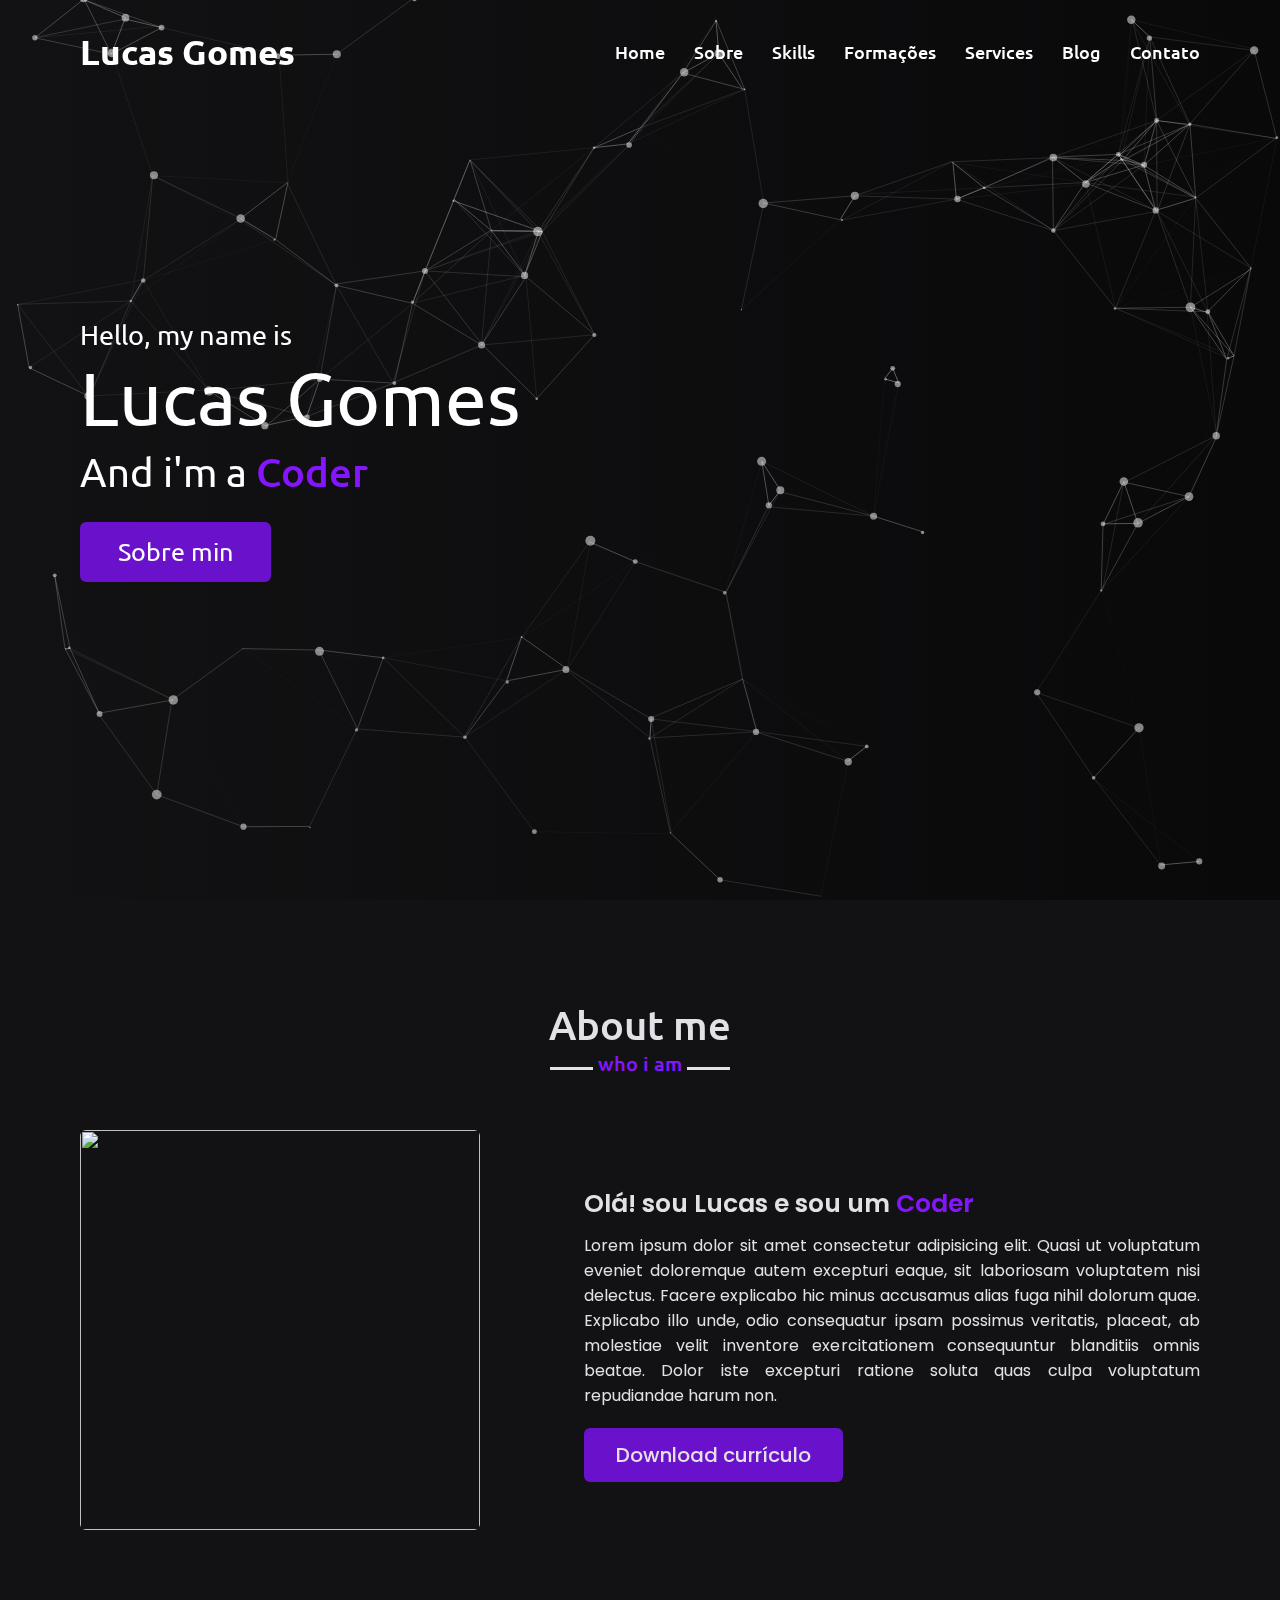
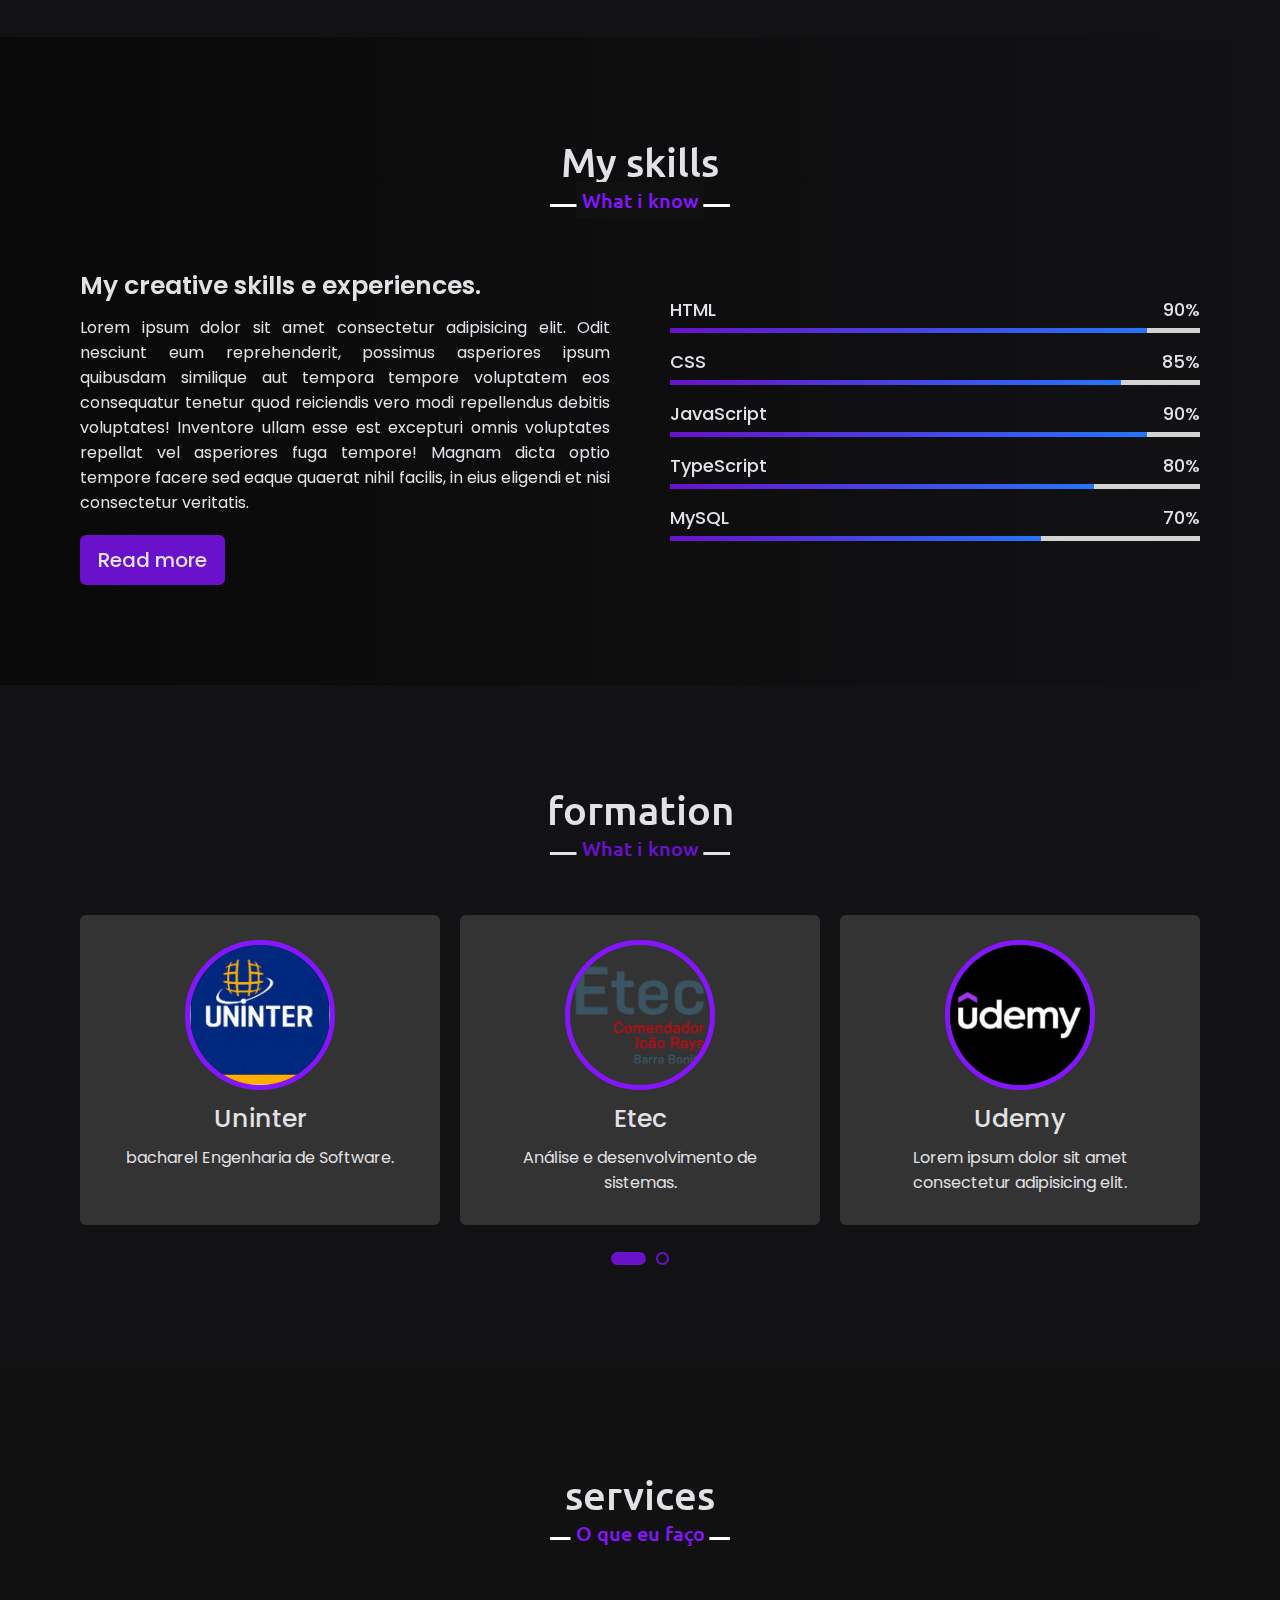
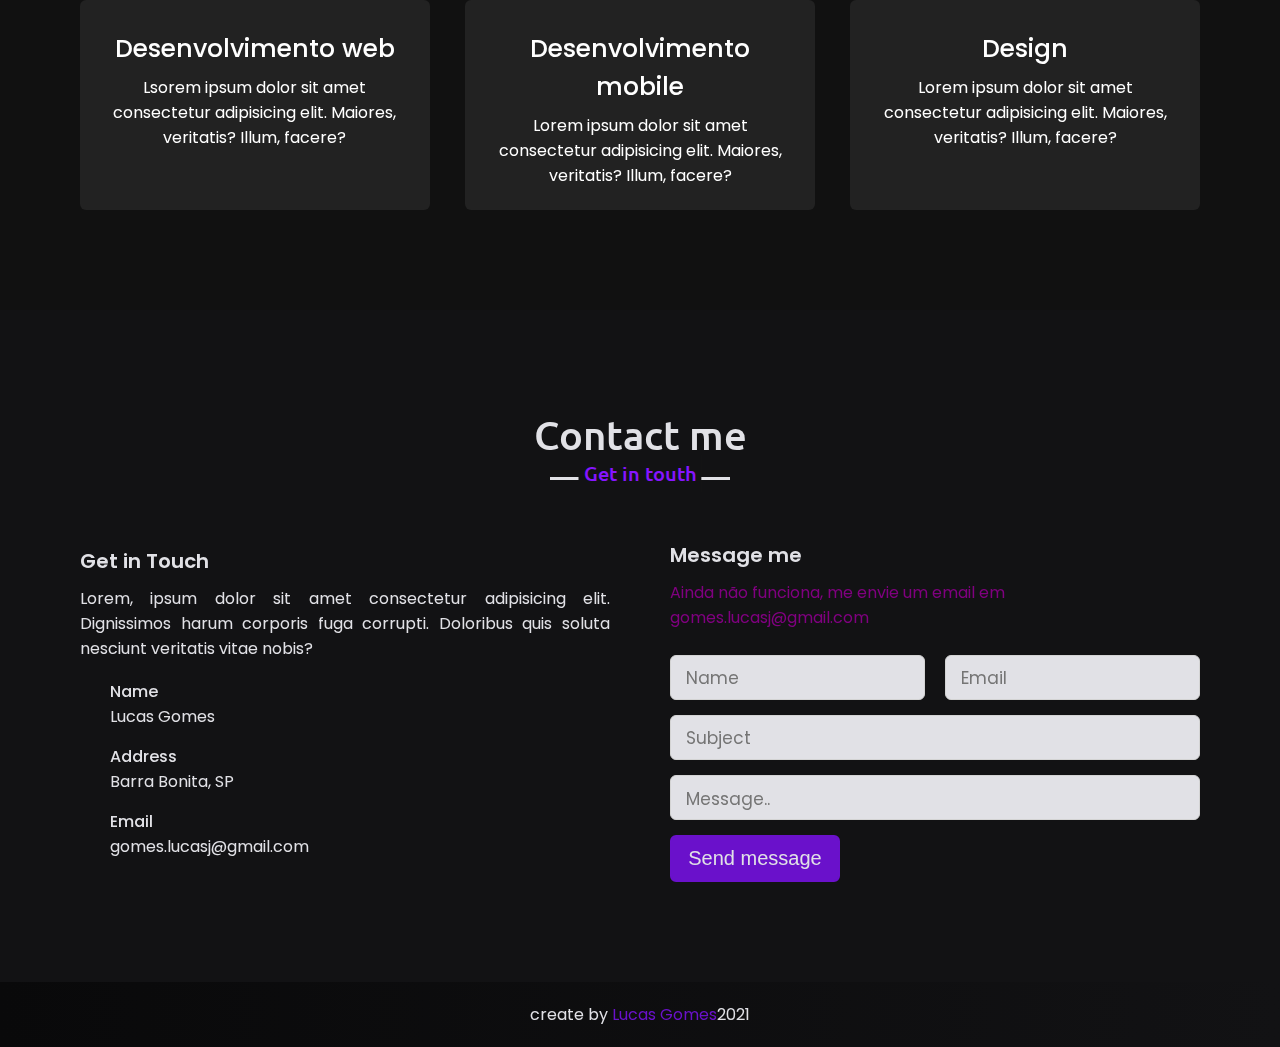
==== commit 969df582: "pequenas alterações" ====
--- a/index.html
+++ b/index.html
@@ -29,6 +29,7 @@
           <li><a href="#skills">Skills</a></li>
           <li><a href="#formation">Formações</a></li>
           <li><a href="#services">Services</a></li>
+          <li><a href="Pages/blog.html">Blog</a></li>
           <li><a href="#contact">Contato</a></li>    
         </ul>
         <div class="menu-btn">
@@ -60,7 +61,7 @@
           <img src="images/profile.jpg" alt="">
         </div>
         <div class="column right">
-          <div class="text">Eu sou Lucas e eu sou um <span>Coder</span></div>
+          <div class="text">Olá! sou Lucas e sou um <span>Coder</span></div>
           <p>Lorem ipsum dolor sit amet consectetur adipisicing elit. Quasi ut voluptatum eveniet doloremque autem excepturi eaque, sit laboriosam voluptatem nisi delectus. Facere explicabo hic minus accusamus alias fuga nihil dolorum quae. Explicabo illo unde, odio consequatur ipsam possimus veritatis, placeat, ab molestiae velit inventore exercitationem consequuntur blanditiis omnis beatae. Dolor iste excepturi ratione soluta quas culpa voluptatum repudiandae harum non.</p>
           <a href="#">Download currículo</a>
         </div>
@@ -145,35 +146,35 @@
       <div class="carousel owl-carousel">
         <div class="card">
           <div class="box">
-            <img src="\images\fatec.png" alt="">
-            <div class="text">Fatec</div>
-            <p>Lorem ipsum dolor sit amet consectetur adipisicing elit.</p>
+            <img src="\images\logo uninter.png" alt="">
+            <div class="text">Uninter</div>
+            <p>bacharel Engenharia de Software.</p>
           </div>          
         </div>
         <div class="card">
           <div class="box">
             <img src="\images\etec.png" alt="">
             <div class="text">Etec</div>
-            <p>Lorem ipsum dolor sit amet consectetur adipisicing elit.</p>
-          </div>          
-        </div>
-        <div class="card">
-          <div class="box">
-            <img src="#" alt="">
+            <p>Análise e desenvolvimento de sistemas.</p>
+          </div>          
+        </div>
+        <div class="card">
+          <div class="box">
+            <img src="/images/logoUdemy.png" alt="">
             <div class="text">Udemy</div>
             <p>Lorem ipsum dolor sit amet consectetur adipisicing elit.</p>
           </div>          
         </div>
         <div class="card">
           <div class="box">
-            <img src="#" alt="">
+            <img src="/images/logoCursoEmVideo.jpg" alt="">
             <div class="text">Curso em video</div>
             <p>Lorem ipsum dolor sit amet consectetur adipisicing elit.</p>
           </div>          
         </div>
         <div class="card">
           <div class="box">
-            <img src="#" alt="">
+            <img src="/images/logoCursoEmVideo.jpg" alt="">
             <div class="text">Curso em video</div>
             <p>Lorem ipsum dolor sit amet consectetur adipisicing elit.</p>
           </div>          
@@ -189,21 +190,21 @@
         <div class="card">
           <div class="box">
             <i class="fas fa-paint-brush"></i>
-            <div class="text">Web Design</div>
+            <div class="text">Desenvolvimento web</div>
             <p>Lsorem ipsum dolor sit amet consectetur adipisicing elit. Maiores, veritatis? Illum, facere?</p>
           </div>
         </div>
         <div class="card">
           <div class="box">
             <i class="fas fa-chart-line"></i>
-            <div class="text">Web Design</div>
+            <div class="text">Desenvolvimento mobile</div>
             <p>Lorem ipsum dolor sit amet consectetur adipisicing elit. Maiores, veritatis? Illum, facere?</p>
           </div>
         </div>
         <div class="card">
           <div class="box">
             <i class="fas fa-code"></i>
-            <div class="text">App Design</div>
+            <div class="text">Design</div>
             <p>Lorem ipsum dolor sit amet consectetur adipisicing elit. Maiores, veritatis? Illum, facere?</p>
           </div>
       </div>
@@ -249,7 +250,7 @@
         <h2 class="title">Contact me</h2>
         <div class="contact-content">
             <div class="column left">
-                <div class="text">Get in Touch</div>
+                <div class="text">Get in Touch</div>                
                 <p>Lorem, ipsum dolor sit amet consectetur adipisicing elit. Dignissimos harum corporis fuga corrupti. Doloribus quis soluta nesciunt veritatis vitae nobis?</p>
                 <div class="icons">
                     <div class="row">
@@ -270,13 +271,17 @@
                         <i class="fas fa-envelope"></i>
                         <div class="info">
                             <div class="head">Email</div>
-                            <div class="sub-title">abc@gmail.com</div>
+                            <div class="sub-title">gomes.lucasj@gmail.com</div>
                         </div>
                     </div>
                 </div>
             </div>
             <div class="column right">
                 <div class="text">Message me</div>
+
+                <p style="color: purple">Ainda não funciona, me envie um email em gomes.lucasj@gmail.com</p>
+                <br>
+
                 <form action="#">
                     <div class="fields">
                         <div class="field name">
--- a/css/style.css
+++ b/css/style.css
@@ -84,7 +84,11 @@
 }
 
 .sticky .logo a span {
-  color: #e1e1e6;
+  color: #6a11cb;
+}
+
+.sticky .menu li a {
+  color: #8615ff;
 }
 
 .sticky .menu li a:hover {
@@ -433,6 +437,7 @@
 }
 
 .formation .carousel .card {
+  min-height: 310px;
   background: #333;
   border-radius: 6px;
   padding: 25px 35px;
@@ -522,6 +527,7 @@
 }
 
 .services .serv-content .card {
+  min-height: 210px;
   width: calc(33% - 20px);
   background: #222;
   text-align: center;
@@ -568,7 +574,7 @@
 
 .contact .title::after {
   content: "Get in touth";
-  color: #e1e1e6;
+  color: #8615ff;
 }
 
 .contact {
